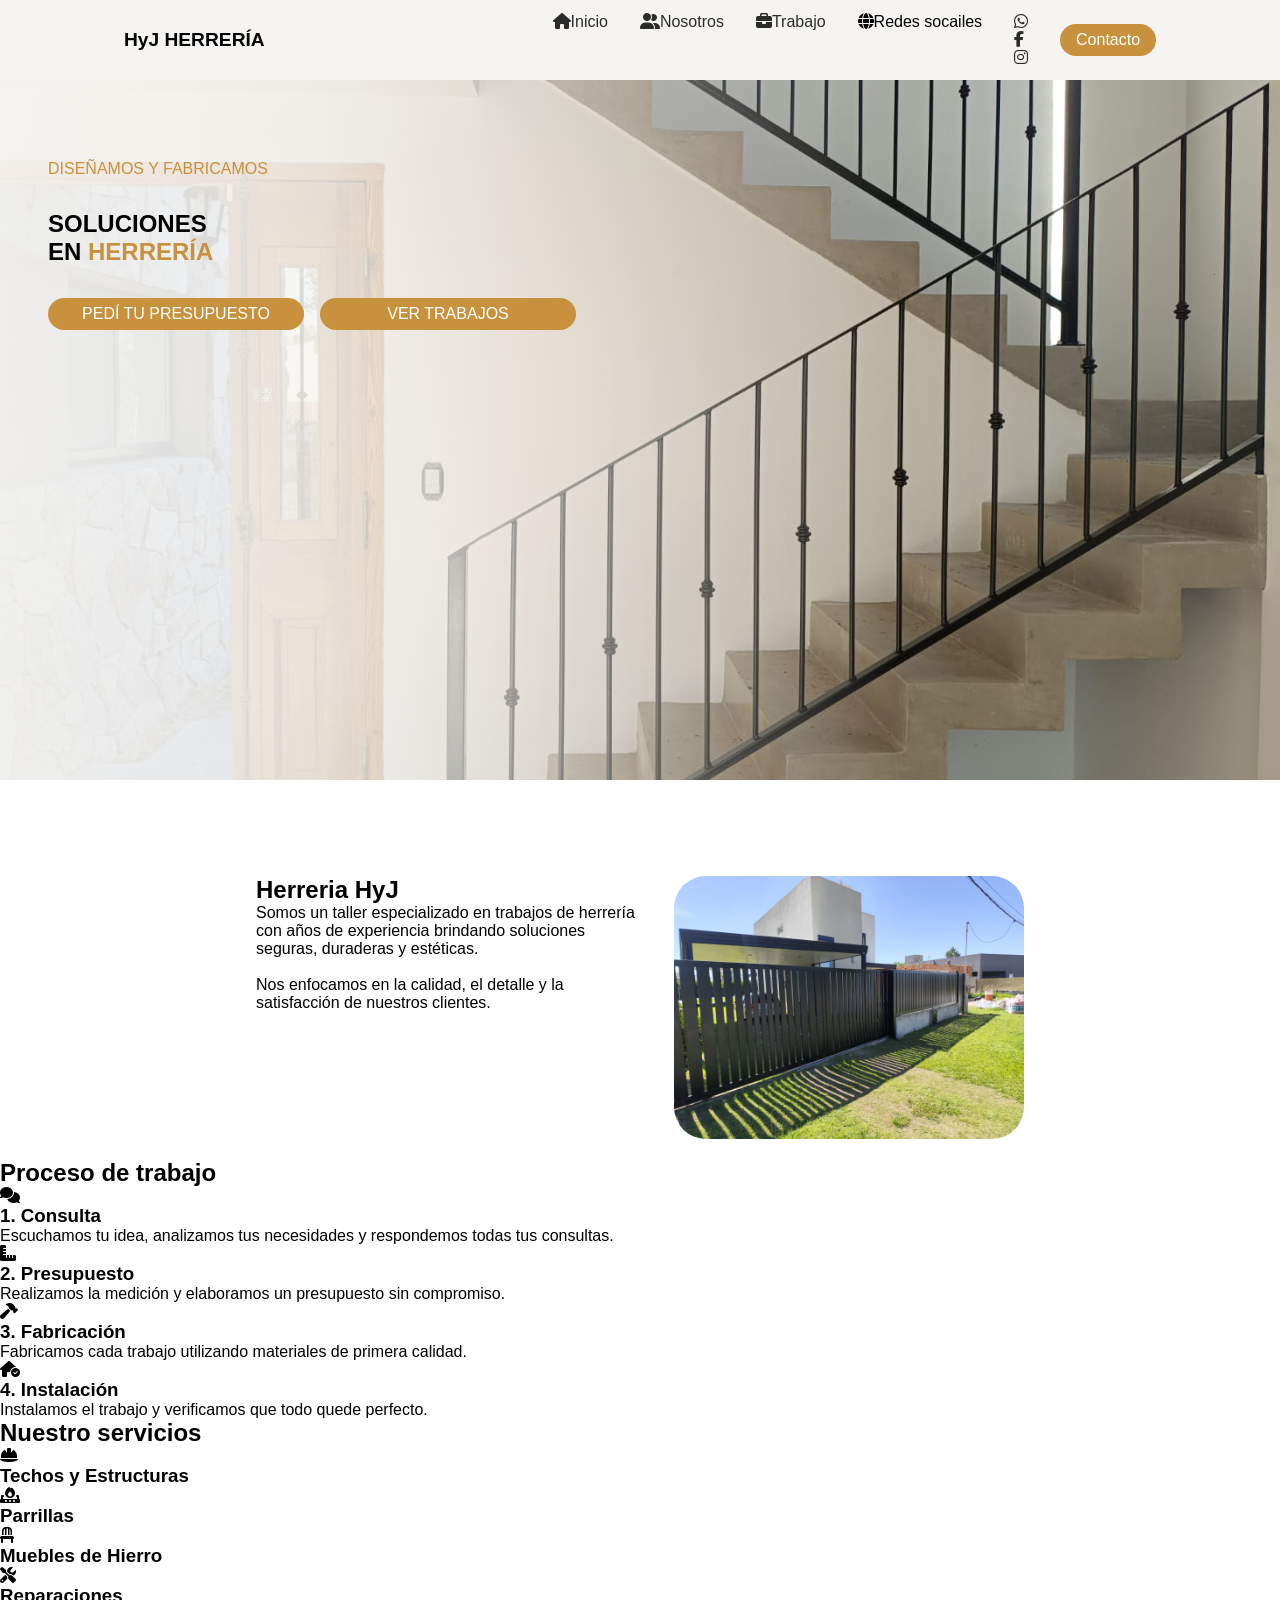
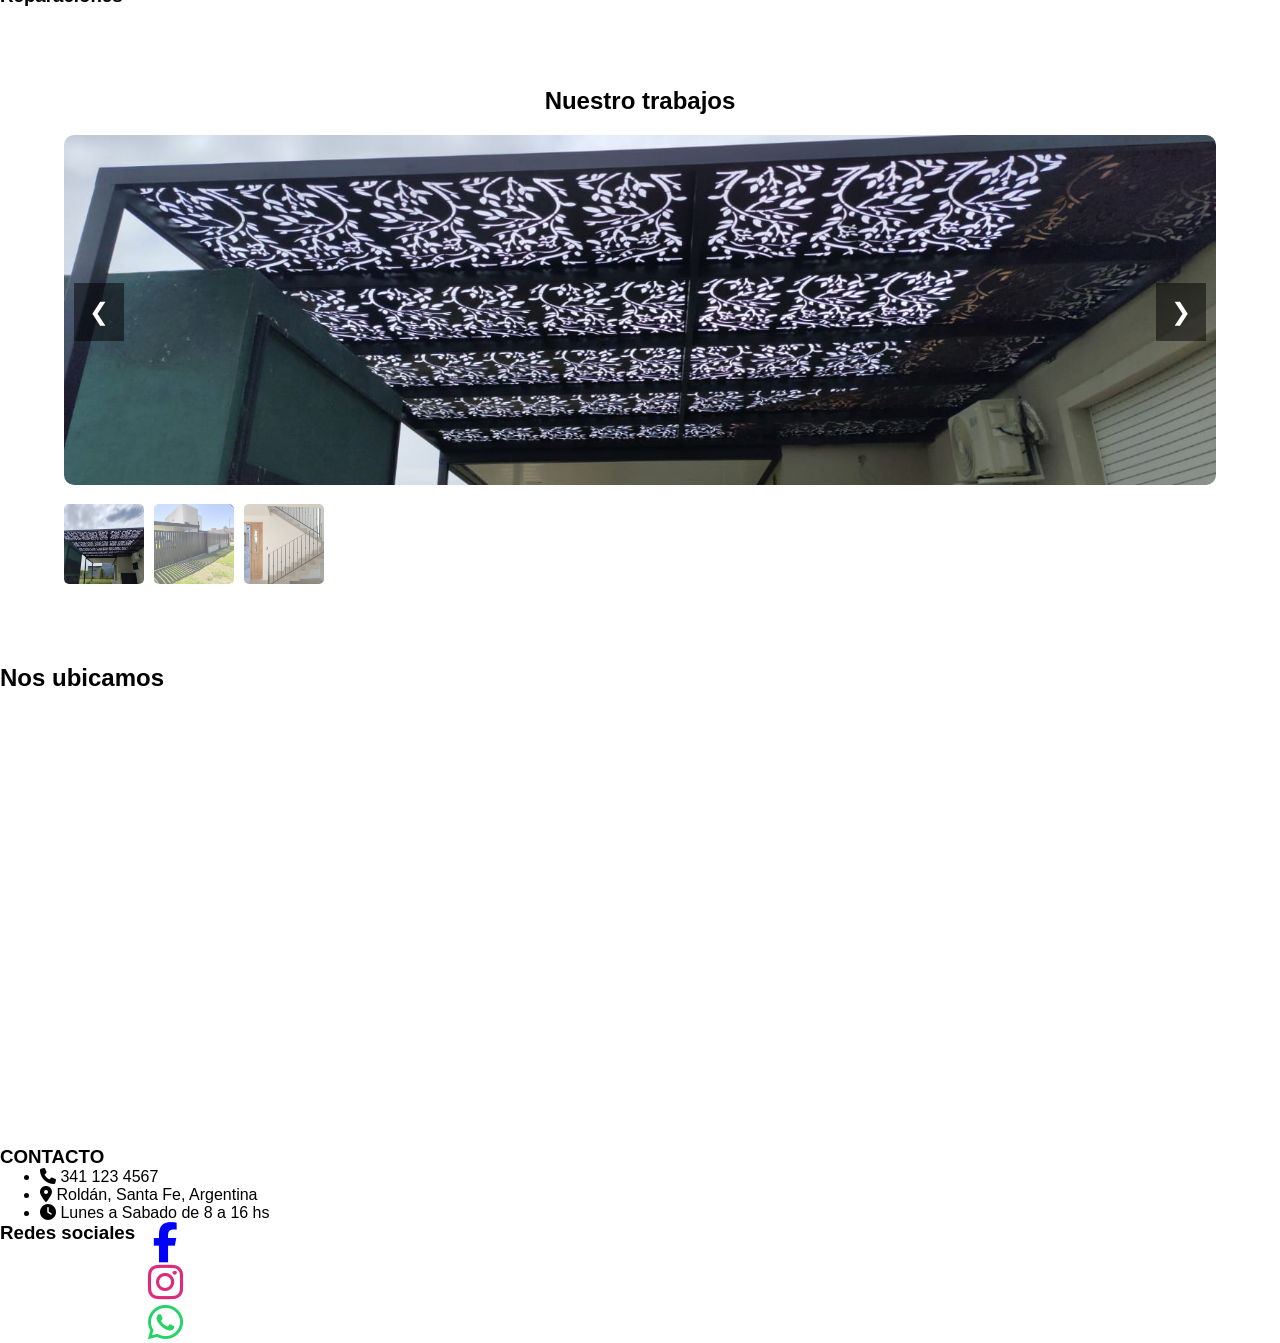
==== index.html @ 29d11203 "Agregado de imagenes" ====
<!DOCTYPE html>
<html lang="en">
<head>
    <meta charset="UTF-8">
    <meta name="viewport" content="width=device-width, initial-scale=1.0">
    <link rel="stylesheet" href="style.css">
    <link rel="stylesheet" href="https://cdnjs.cloudflare.com/ajax/libs/font-awesome/6.7.2/css/all.min.css">
    <title>Herreria hyj</title>
</head>
<body>
    <header>
       <div class="logo-placeholder">
              <span class="logo-main">HyJ</span>
              <span class="logo-sub">HERRERÍA</span>
        </div>
        <nav id="nava" class="nav-container">
           

            <ul class="container-opciones">
                <li ><a href=""><i class="fa-solid fa-house"></i>Inicio</a></li>
                <li ><a href=""><i class="fa-solid fa-user-group"></i>Nosotros</a></li>
                <li><a href=""><i class="fa-solid fa-briefcase"></i>Trabajo</a></li>
                 <li><i class="fa-solid fa-globe"></i>Redes socailes</li>
              
                <li class="redes-responsive"> 
                    <div class="redes whatsapp">
                        <a href="https://wa.me/5493411234567" target="_blank" class="whatsapp">
                        <i class="fa-brands fa-whatsapp"></i>
                        </a>
                    </div>
                    <div class="redes facebook">
                        <a href="https://facebook.com" target="_blank" class="facebook">
                        <i class="fa-brands fa-facebook-f"></i>
                        </a>
                    </div>
                    <div class="redes instagram">
                         <a href="https://instagram.com" target="_blank" class="instagram">
                            <i class="fa-brands fa-instagram"></i>
                        </a>
                     </div>
                </li>
                
                </ul> 
            
            <a class="btn-contact" href="">Contacto</a>   
        </nav>
        <button id="hambur" class="btn-hamb">
            <i class="fa-solid fa-bars"></i>
        </button>
        <button id="cerrar" class="btn-cerrar">&times;</button>
        
    </header>
    <main>
        <section class="hero">
            <div class="container-hero">
                  <div class="container-info">
                        <span class="hero-subtitle">
                            DISEÑAMOS Y FABRICAMOS
                        </span>

                    <h1 class="hero-title">
                        SOLUCIONES <br>
                        EN <span>HERRERÍA</span>
                    </h1>

                
                    <div class="hero-buttons">
                        <a href="#" class="btn btn-primary">
                            PEDÍ TU PRESUPUESTO    
                        </a>
                        <a href="#" class="btn btn-secondary">
                            VER TRABAJOS
                        </a>
                        </div>
                    </div>
                </div>                
        </div>
  
       
</section>

 <section class="primer-section">
    <div class="container-sobrenostros">
        <div class="contenido">
             <h1>Herreria <span>HyJ</span></h1>
             <div class="borde"></div>
            <p>
            Somos un taller especializado en trabajos de herrería con años de experiencia brindando soluciones seguras, duraderas y estéticas.
            <br><br>
            Nos enfocamos en la calidad, el detalle y la satisfacción de nuestros clientes.
            </p>
        </div>
        <div class="imgcont">
          <img class="imgcon" src="img2.jpeg" alt="">
        </div>     
    </div>
</section> 

<section class="proceso-section">

    <div class="title-trabajos">
        <h2>Proceso<span> de trabajo</span></h2>
        <div class="borde"></div>
    </div>

    <div class="timeline">
        <div class="paso">
            <div class="icono">
                <i class="fa-solid fa-comments"></i>
            </div>
            <h3>1. Consulta</h3>
            <p>
                Escuchamos tu idea, analizamos tus necesidades y respondemos todas tus consultas.
            </p>
        </div>

        <div class="paso">
            <div class="icono">
                <i class="fa-solid fa-ruler-combined"></i>
            </div>
            <h3>2. Presupuesto</h3>
            <p>
                Realizamos la medición y elaboramos un presupuesto sin compromiso.
            </p>
        </div>

        <div class="paso">
            <div class="icono">
                <i class="fa-solid fa-hammer"></i>
            </div>
            <h3>3. Fabricación</h3>
            <p>
                Fabricamos cada trabajo utilizando materiales de primera calidad.
            </p>
        </div>

        <div class="paso">
            <div class="icono">
                <i class="fa-solid fa-house-circle-check"></i>
            </div>
            <h3>4. Instalación</h3>
            <p>
                Instalamos el trabajo y verificamos que todo quede perfecto.
            </p>
        </div>

    </div>
</section>

<section class="seccion-servicio">
  <div class="title-servicio">
    <h2>Nuestro <span>servicios</span></h2>
    <div class="borde"></div>
  </div>
  <div class="procesos">
    
    <div class="servicio">
      <i class="fa-solid fa-helmet-safety"></i>
      <h3>Techos y Estructuras</h3>
    </div>

    <div class="servicio">
        <i class="fa-solid fa-fire-burner"></i>
        <h3>Parrillas</h3>
    </div>

    <div class="servicio">
        <i class="fa-solid fa-chair"></i>
        <h3>Muebles de Hierro</h3>
    </div>

    <div class="servicio">
        <i class="fa-solid fa-screwdriver-wrench"></i>
        <h3>Reparaciones</h3>
    </div>

  </div>  
</section>

<section class="galeria">
    <div class="title-trabajos">
        <h2>Nuestro <span>trabajos</span></h2>
        <div class="borde"></div>
    </div>

    <div class="slider-container">
        <button class="prev" onclick="cambiarSlide(-1)">❮</button>

        <img id="imagenPrincipal"
             src="img1.jpeg"
             alt="Trabajo realizado">

        <button class="next" onclick="cambiarSlide(1)">❯</button>
    </div>

    <div class="miniaturas">
        <img src="img1.jpeg"
             onclick="mostrarImagen(0)"
             class="active">

        <img src="img2.jpeg"
             onclick="mostrarImagen(1)">

        <img src="img3.jpeg"
             onclick="mostrarImagen(2)">

       
    </div>
</section>

         
  </main>
   <footer >
      <div class="title-trabajos">
        <h2>Nos <span>ubicamos</span></h2>
        <div class="borde"></div>
    </div>
    <div class="ubicacion">
      
      <iframe src="https://www.google.com/maps/embed?pb=!1m18!1m12!1m3!1d837.5166775633147!2d-60.89583916016311!3d-32.896404439901794!2m3!1f0!2f0!3f0!3m2!1i1024!2i768!4f13.1!3m3!1m2!1s0x95b6496547d1050b%3A0x96db75634cc8f606!2sPeru%20524%2C%20Rold%C3%A1n%2C%20Santa%20Fe!5e0!3m2!1ses!2sar!4v1782568641289!5m2!1ses!2sar" width="600" height="450" style="border:0;" allowfullscreen="" loading="lazy" referrerpolicy="strict-origin-when-cross-origin"></iframe>
    </div>
    <div class="contacto">
       <h3>CONTACTO</h3>
     
          <div class="contacto-col">
            <ul class="conatainer-info">
              <li><i class="fa-solid fa-phone"></i> <span>341 123 4567</span></li>
              <li><i class="fa-solid fa-location-dot"></i> <span>Roldán, Santa Fe, Argentina</span></li>
              <li><i class="fa-solid fa-clock"></i> <span>Lunes a Sabado de 8 a 16 hs</span></li>
            </ul>
        </div>
    </div>
    <div class="social-links">

      <div class="titulo-redes">
        <h3>Redes sociales</h3>
      </div>

      <div class="redes-sociales">
        <a href="https://facebook.com" target="_blank" class="facebook">
          <i class="fa-brands fa-facebook-f"></i>
        </a>

        <a href="https://instagram.com" target="_blank" class="instagram">
            <i class="fa-brands fa-instagram"></i>
        </a>

        <a href="https://wa.me/5493411234567" target="_blank" class="whatsapp">
            <i class="fa-brands fa-whatsapp"></i>
        </a>
      </div>

    </div>
   
  </footer> 
  <script src="galeria.js"></script>
    <script src="menu.js"></script>
</body>
</html>
---- style.css ----
:root {
  /* Colores principales */
  --color-primary: #C8913D;
  --color-primary-hover: #B17D2D;
  --color-primary-light: #E8C28A;
  --navbar-bg: #F5F4F1;

  /* Textos */
  --color-text: #2B2B2B;
  --color-text-light: #6E6E6E;
  --color-white: #FFFFFF;

  /* Fondos */
  --color-background: #F8F7F4;
  --color-background-secondary: #F1EEE8;
  --color-surface: #FFFFFF;

  /* Bordes */
  --color-border: #E2E2E2;
  --color-border-dark: #CFCFCF;

  /* Acentos oscuros */
  --color-dark: #222831;
  --color-dark-secondary: #374151;

  /* Estados */
  --color-success: #25D366; /* WhatsApp */
  --color-error: #DC2626;
  --color-warning: #F59E0B;

  /* Sombras */
  --shadow-sm: 0 2px 8px rgba(0,0,0,.08);
  --shadow-md: 0 8px 24px rgba(0,0,0,.12);
  --shadow-lg: 0 16px 40px rgba(0,0,0,.15);


  --button-primary: #C8913D;
  --color-primary: #C8913D;
  --color-primary-hover: #B17D2D;
  --color-text: #2B2B2B;
  --color-text-light: #6E6E6E;
  --color-white: #FFFFFF;
  --bg-footer-top: #F8F5F0; /* Tono cremita superior */
  --bg-footer-bottom: #FFFFFF;
  --color-border-divider: #E2DDD5;
}

*{
  margin: 0;
  box-sizing: border-box;
  font-family: 'Oswald', sans-serif;
   /* outline: 1px solid red;  */
}

body{
  display: grid;
  grid-template-rows: auto 1fr auto;
  grid-area: "header" "main" "footer";
 
}

/* nav */

header{
  display: flex;
  background-color: var(--navbar-bg);
  height: 80px;
  justify-content: space-around;
  align-items: center;
}


.logo-placeholder{
  font-weight: 800;
  font-size: 1.2rem;
}

.btn-hamb{
  display: none;
  width: auto;
  background-color: white;
  color: black;
  font-size: 1rem;
  padding: 0.3rem;
}

.btn-hamb:hover{
  background-color: var(--button-primary);
  transform: scale(1.2);
  transition: 0.3s;
}

.btn-cerrar{
  display: none;
}
.nav-container{
  display: flex;
  justify-content: space-evenly;
  align-items: center;
  gap: 2rem;
}
.container-opciones{
  display: flex;
  gap: 2rem;
  list-style: none;
}
.container-opciones a{
  text-decoration: none;
  color: var(--color-text);
}


.btn-contact{
  display: flex;
  text-decoration: none;
  align-items: center;
  justify-content: center;
  height: 2rem;
  width: 6rem;
  padding-inline: 0.5rem;
  background-color: var(--button-primary);
  border-radius: 1rem ;
  color: white;
}

.container-hero{
 
  min-height: 700px;
  
  background:
    linear-gradient(
      90deg,
      rgba(246,245,242,0.95) 0%,
      rgba(246,245,242,0.85) 25%,
      rgba(246,245,242,0.50) 45%,
      rgba(246,245,242,0) 70%
    ),
    url("img3.jpeg");

  background-size: cover;
  background-position: center;
  background-repeat: no-repeat;
  position: relative;
}

.container-info{
  display: flex;
  flex-direction: column;
  gap: 2rem;
  position: absolute;
  top: 5rem;
  left: 3rem;
}
.container-info span{
  color: var(--color-primary);
}


.hero-buttons{
  display: flex;
  gap: 1rem;
}
.btn{
  display: flex;
  text-decoration: none;
  align-items: center;
  justify-content: center;
  height: 2rem;
  width: 16rem;
  padding-inline: 0.5rem;
  background-color: var(--button-primary);
  border-radius: 1rem ;
  color: white;
}


.container-procesos{
  display: flex;
  position: absolute;
  bottom: 5rem;
  left: 50%;
  transform: translateX(-50%);
  height: 4rem;
  gap: 2rem;
  background-color: var(--color-background-secondary);
  box-shadow: 0 8px 10px rgba(0,0,0,0.2);
  border-radius: 1rem;
  padding: 1rem;
}


.border{
  border-right: 2px solid #2B2B2B;
  padding: 1rem;
}
.proceso{
  display: flex;
  align-items: center;
  gap: 1rem;

}

.proceso i{
  font-size: 2rem;
}



.primer-section{
  display: flex;
  justify-content: center;
}

.container-sobrenostros{
  display: grid;
  width: auto;
  display: flex;
  justify-content: center;
  max-width: 800px;
 
  margin-top: 5rem;
  gap: 1.5rem;
  padding: 1rem;
 
}

.contenido{
  width: 400px;

 
 
}
.imgcont img{
  width: 350px;
  border-radius: 2rem;

 
}

.container-buttons{
  display: flex;
  gap: 2rem;
  font-weight: 600;
}

.item {
  padding: 0.2rem 0.4rem;
  border: 1px black solid;
  border-radius: 0.4rem;
  
}

.item:hover{
  transition: 0.3s;
  transform: scale(1.1);
  background-color: var(--button-primary);
}


.galeria{
    width:90%;
    margin:80px auto;
}

.galeria h2{
    text-align:center;
    margin-bottom:20px;
}

.slider-container{
    position:relative;
    
}

.slider-container img{
    width:100%;
    height:350px;
    object-fit:cover;
    border-radius:10px;
}

.prev,
.next{
    position:absolute;
    top:50%;
    transform:translateY(-50%);
    border:none;
    background:rgba(0,0,0,.5);
    color:white;
    padding:15px;
    cursor:pointer;
    font-size:24px;
}

.prev{
    left:10px;
}

.next{
    right:10px;
}

.miniaturas{
    display:flex;
    gap:10px;
    margin-top:15px;
}

.miniaturas img{
    width:80px;
    height:80px;
    object-fit:cover;
    cursor:pointer;
    opacity:.6;
    border-radius:5px;
}

.miniaturas img:hover,
.miniaturas img.active{
    opacity:1;
}


/*footer*/

.main-footer {
  width: 100%;
  display: flex;
  flex-direction: column;
}

/* --- BARRA SUPERIOR (CTA) --- */
.footer-cta {
  background-color: var(--bg-footer-top);
  border-bottom: 1px solid var(--color-border-divider);
  padding: 1.5rem 2rem;
}

.cta-container {
  max-width: 1200px;
  margin: 0 auto;
  display: flex;
  align-items: center;
  justify-content: space-between;
  gap: 2rem;
}

.cta-left {
  display: flex;
  align-items: center;
  gap: 1rem;
}

.cta-icon-circle {
  width: 50px;
  height: 50px;
  background-color: var(--color-primary);
  color: var(--color-white);
  border-radius: 50%;
  display: flex;
  align-items: center;
  justify-content: center;
  font-size: 1.2rem;
}

.cta-text span {
  font-size: 0.75rem;
  font-weight: 700;
  color: var(--color-text-light);
  display: block;
  letter-spacing: 0.5px;
}

.cta-text h2 {
  font-size: 1.5rem;
  color: var(--color-text);
  font-weight: 800;
}

.cta-middle {
  flex: 1;
  max-width: 400px;
  border-left: 1px solid var(--color-border-divider);
  padding-left: 2rem;
}

.cta-middle p {
  color: var(--color-text-light);
  font-size: 0.9rem;
  line-height: 1.4;
}

.btn-whatsapp-footer {
  display: inline-flex;
  align-items: center;
  gap: 0.5rem;
  background-color: var(--color-primary);
  color: var(--color-white);
  text-decoration: none;
  font-size: 0.85rem;
  font-weight: 700;
  padding: 0.75rem 1.5rem;
  border-radius: 6px;
  transition: background-color 0.3s ease;
}

.btn-whatsapp-footer:hover {
  background-color: var(--color-primary-hover);
}



.social-links {
  display: flex; 
  gap: 0.8rem;
}

.social-links a {
  display: flex;
  align-items: center;
  justify-content: center;
  font-size: 0.9rem;
  text-decoration: none;
  transition: transform 0.2s ease, background-color 0.2s ease;
}

.social-links i{
  font-size: 2.5rem;
}

.facebook{
  color: blue;
}

.instagram{
 color: #DD2A7B;
}

.whatsapp{
  color: #25D366;
}
.social-links a:hover {
  background-color: var(--color-primary);
  transform: translateY(-2px);
}

/* Estilos Columna Contacto */
.contact-col ul li {
  display: flex;
  align-items: flex-start;
  gap: 0.75rem;
  color: var(--color-text-light);
  font-size: 0.85rem;
  margin-bottom: 0.8rem;
}

.contact-col ul li i {
  color: #1a202c;
  margin-top: 2px;
  font-size: 0.9rem;
  width: 14px;
  text-align: center;
}


/* Marca de agua decorativa derecha */
.footer-watermark {
  position: absolute;
  right: 2%;
  bottom: -10px;
  font-size: 11rem;
  color: rgba(200, 145, 61, 0.05); /* Tono ámbar/dorado muy suave y transparente */
  pointer-events: none;
  transform: rotate(-15deg);
  z-index: 1;
}



@media (max-width: 768px) { 


  header{
    justify-content:space-evenly;
    align-items: center;
    position: relative;
    
  }
  main{
    display: flex;
    flex-direction: column;
    width: 100%;
  }

  .logo-main{
    color: var(--button-primary);
  }
  .btn-hamb{
  display: block;
  font-size: 2rem;
  background: none;
  border: none;
  color: black;
  cursor: pointer;
   transition: opacity 0.4s ease;
}
.btn-cerrar{
  display: none;
  font-size: 3.2rem;
  background: none;
  border: none;
  color: black;
  cursor: pointer;
  
}


  .nav-container{
    display: none;
    flex-direction: column;
    align-items: center;
    position: absolute;
    width: 100%;
    top: 5rem;
    z-index: 2;
    padding-top: 1rem;
    padding-bottom: 1rem;
    background-color: var(--color-background-secondary);
  }

  .container-opciones{
    display: flex;
    flex-direction: column;
    justify-content: center;
    align-items: center;
    align-self:center ;
    padding: 0;
    background-color: var(--navbar-bg);

  }

.container-opciones a {
  display: flex;
  align-items: center;
  gap: 1rem; 
}

  .container-opciones li{
    display: flex;
    gap: 0.5rem;
  }

.redes-responsive{
    display:flex;
    
    justify-content:center;
    align-items:center;
    gap:1rem;
    padding-bottom: 1rem;
}

.redes-responsive a{
    width:2rem;
    height:2rem;
    border-radius:50%;
    display:flex;
    justify-content:center;
    align-items:center;
    text-decoration:none;
    font-size:1.6rem;
    color:white;
    transition:.3s ease;
    box-shadow:0 5px 15px rgba(0,0,0,.2);
}



.btn-contact{
  display: none;
  text-decoration: none;
  align-items: center;
  justify-content: center;
  height: 2.5rem;
  width: 5rem;
  padding-inline: 0.5rem;
   align-self: center;
  margin-top: 1rem;
  border-radius: 1rem ;
  color: white;
}

  .container-hero{
    min-height: 700px;
  }

  .container-hero{
 
  min-height: 700px;

  background:
    linear-gradient(
      90deg,
      rgba(246,245,242,0.95) 0%,
      rgba(246,245,242,0.85) 25%,
      rgba(246,245,242,0.50) 45%,
      rgba(246,245,242,0) 70%
    ),
    url("img3.jpeg");

  background-size: cover;
  background-position: center;
  background-repeat: no-repeat;
  position: relative;
}

.container-info{
  display: flex;
  flex-direction: column;
  gap: 2rem;
  position: absolute;
  font-size: 1.2rem;
  font-weight: 500;
  left: 1rem;
  right: 1rem; 
  
}
.container-info span{
  color: var(--color-primary);
}

.hero-buttons{
  display: flex;
  gap: 0.5rem;
}
.btn{
  display: flex;
  text-decoration: none;
  align-items: center;
  justify-content: center;
  height: 3rem;
  width: 10rem;
  background-color: var(--button-primary);
  border-radius: 1rem ;
  color: white;
  font-size: 1rem;

}



.primer-section{
  width: 100%;
 
}
.container-sobrenostros{
  display: flex;
  flex-direction: column;
  justify-content: center;
  align-items: center;
  width: 90%;
  box-shadow: 0 4px 12px rgba(0, 0, 0, 0.2);


}
.container-sobrenostros img{
  height: 200px;
  padding: 1rem;
  border-radius: 2rem;
  
}
.contenido{
  display: flex;
  flex-direction: column;
  justify-content: center;
  align-items: center;
  padding: 1rem;
  gap: 0.5rem;
  width: auto;
  
}

.contenido h1, p{
  text-align: justify;
}

.contenido h1 span{
  color: var(--button-primary);
}



/* procesos*/


.seccion-servicio{
  
    width: 90%;
    margin: 3rem auto;

    display: flex;
    flex-direction: column;
    justify-content: center;
    align-items: center;

    gap: 1rem;
    padding: 1rem;

    
    box-shadow: 0 8px 10px rgba(0,0,0,.2);

}

.proceso-section{
  box-shadow: 0 8px 10px rgba(0,0,0,0.2);
  
  

}


.title-servicio{
  display: flex;
  flex-direction: column;
  justify-content: center;
  align-items: center;
}
.title-trabajos h2{
  margin: 0;
   
}
.title-trabajos span{
  color: var(--button-primary);

}
.title-trabajos{
  display: flex;
  flex-direction: column;
  align-items: center;

  
}
.borde{
  border-bottom: 3px solid var(--button-primary);
  width: 5rem;
  
}
.title-servicio span{
  color: var(--button-primary);
}

.procesos{
  display: flex;
  gap: 1rem;
  padding: 0.5rem;
  height: 5rem;
  flex-wrap: wrap;

  

}


.servicio{
  display: flex;
  flex: 1;
  gap: 0.5rem;
  flex-direction: column;
  justify-content: center;
  align-items: center;

}

.servicio h3{
  font-size: 0.8rem;
  text-align: center;
 
}

.servicio i{
  font-size: 2rem;
}



/* galeriaa*/

.galeria{
  display: flex;
  flex-direction: column;
  gap: 2rem;
  width:90%;
  padding: 1rem ;
  box-shadow: 0 8px 10px rgba(0,0,0,0.2);
    
}

.miniaturas{
  justify-content: center;
}

/*footer*/

.social-links{
  display: flex;
  flex-wrap: wrap;

}
.social-links {
  display: flex;
  gap: 0.5rem;
}
.social-links i{
  font-size: 1.5rem;
}


footer{
  display: flex;
  flex-direction: column;
  align-items: center;
  width: auto;  
  background-color: var(--bg-footer-top);
  padding-top: 1rem;
  gap: 1rem;
}

.ubicacion iframe{
  display: block;
  width: 85%;
  margin: 0 auto;
}

.contacto{
  display: flex;
  flex-direction: column;
  align-items: center;
  padding: 1rem;
  gap: 1rem;
}

.contacto-col i {
  font-size: 1.2rem;
}

.conatainer-info{
  display: flex;
  flex-direction: column;
  justify-content: center;
  align-items: center;
  gap: 1rem;
  list-style: none;
  margin: 0;
  padding: 0;

}

.social-links{
    display:flex;
    flex-direction: column;
    justify-content:center;
    align-items:center;
    gap:1rem;
    padding-bottom: 1rem;
}

.social-links a{
    width:55px;
    height:55px;
    border-radius:50%;
    display:flex;
    justify-content:center;
    align-items:center;
    text-decoration:none;
    font-size:1.6rem;
    color:white;
    transition:.3s ease;
    box-shadow:0 5px 15px rgba(0,0,0,.2);
}

/* Facebook */
.facebook{
    background:#1877F2;
}

.facebook:hover{
    background:#166FE5;
    transform:translateY(-5px) scale(1.08);
}

/* Instagram */
.instagram{
    background:linear-gradient(
        45deg,
        #F58529,
        #DD2A7B,
        #8134AF,
        #515BD4
    );
}

.instagram:hover{
    transform:translateY(-5px) scale(1.08);
}

/* WhatsApp */
.whatsapp{
    background:#25D366;
}

.whatsapp:hover{
    background:#1EBE5D;
    transform:translateY(-5px) scale(1.08);
}

.redes-sociales{
  display: flex;
  gap: 2rem;
  
}

.proceso-section{
    width:90%;
    margin:4rem auto;
}

.timeline{
    display:flex;
    flex-direction:column;
    align-items:center;
    gap:0;
}

.paso{
    width:100%;
    padding:1.5rem;

}

.icono{
    width:60px;
    height:60px;
    font-size:1.5rem;
    margin-bottom:1rem;
}

.paso h3{
    font-size:1.2rem;
}

.paso p{
    font-size:.95rem;
    line-height:1.5;
}







}
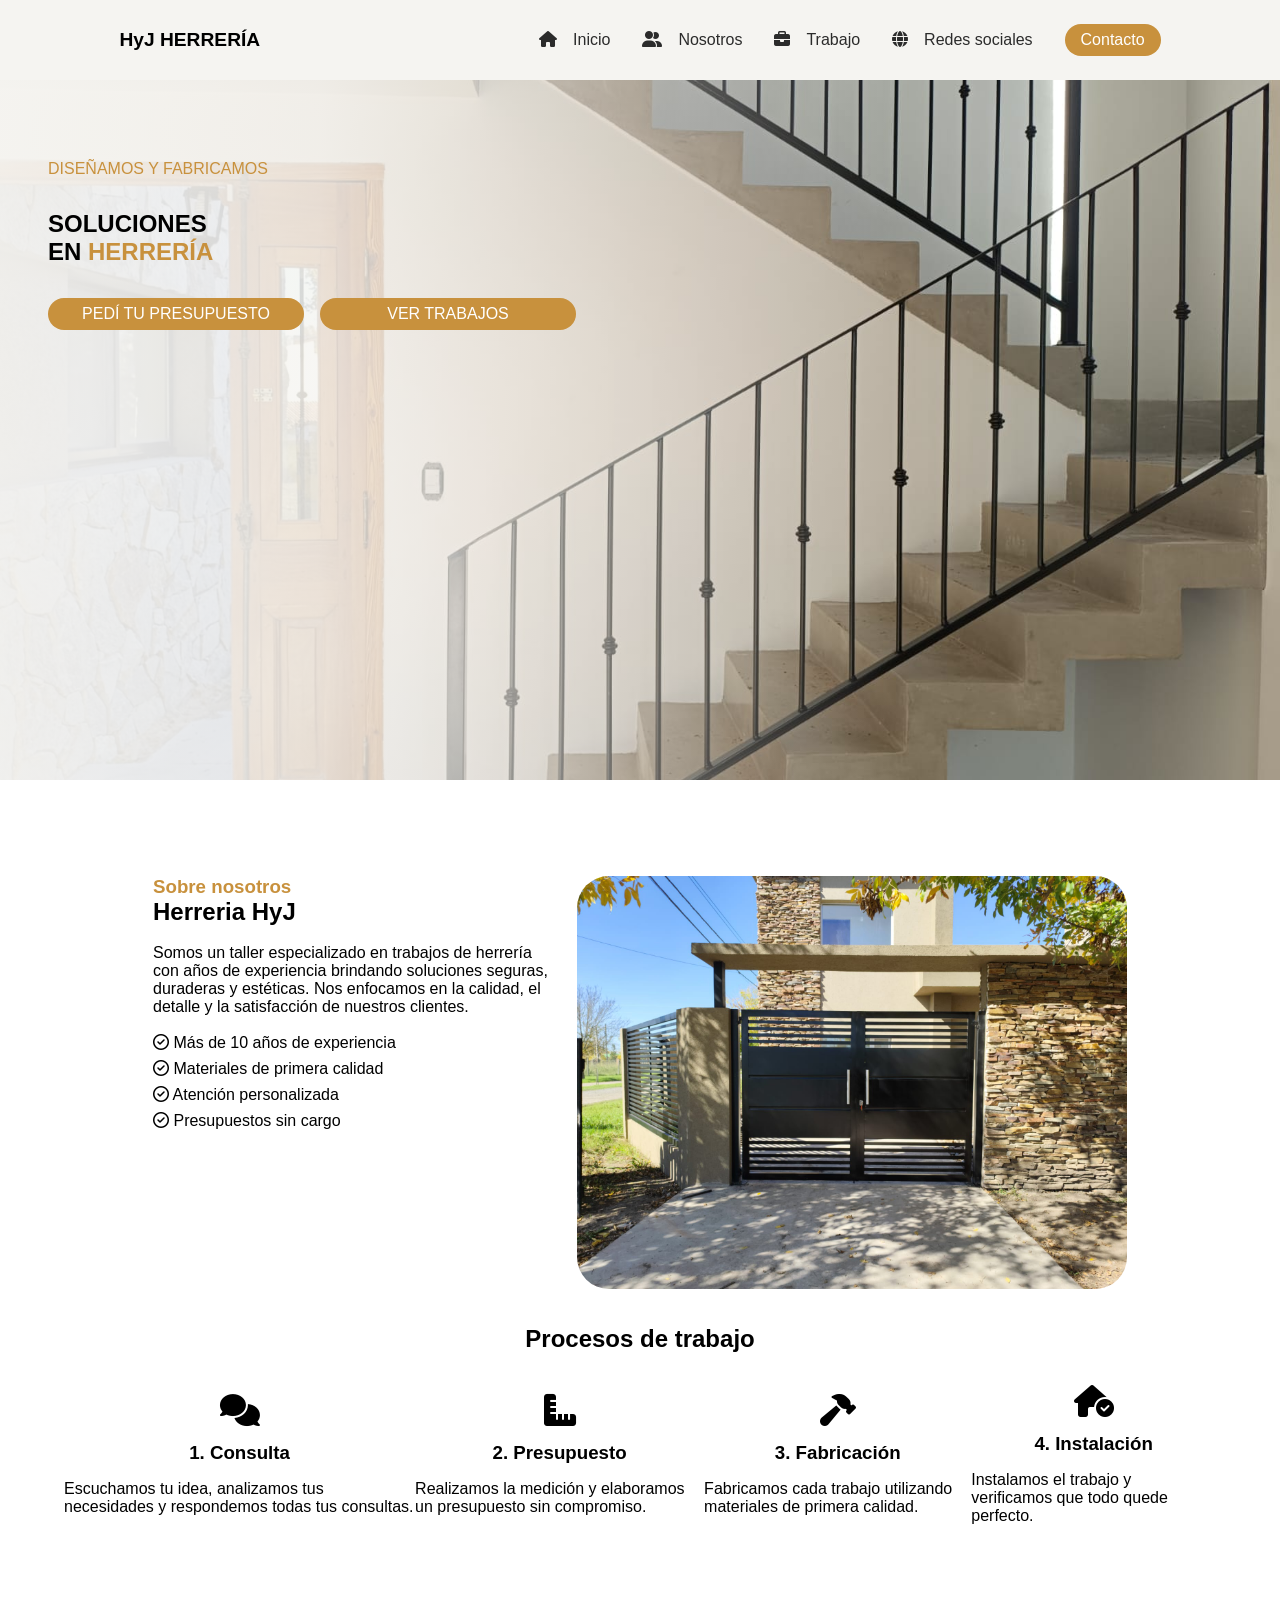
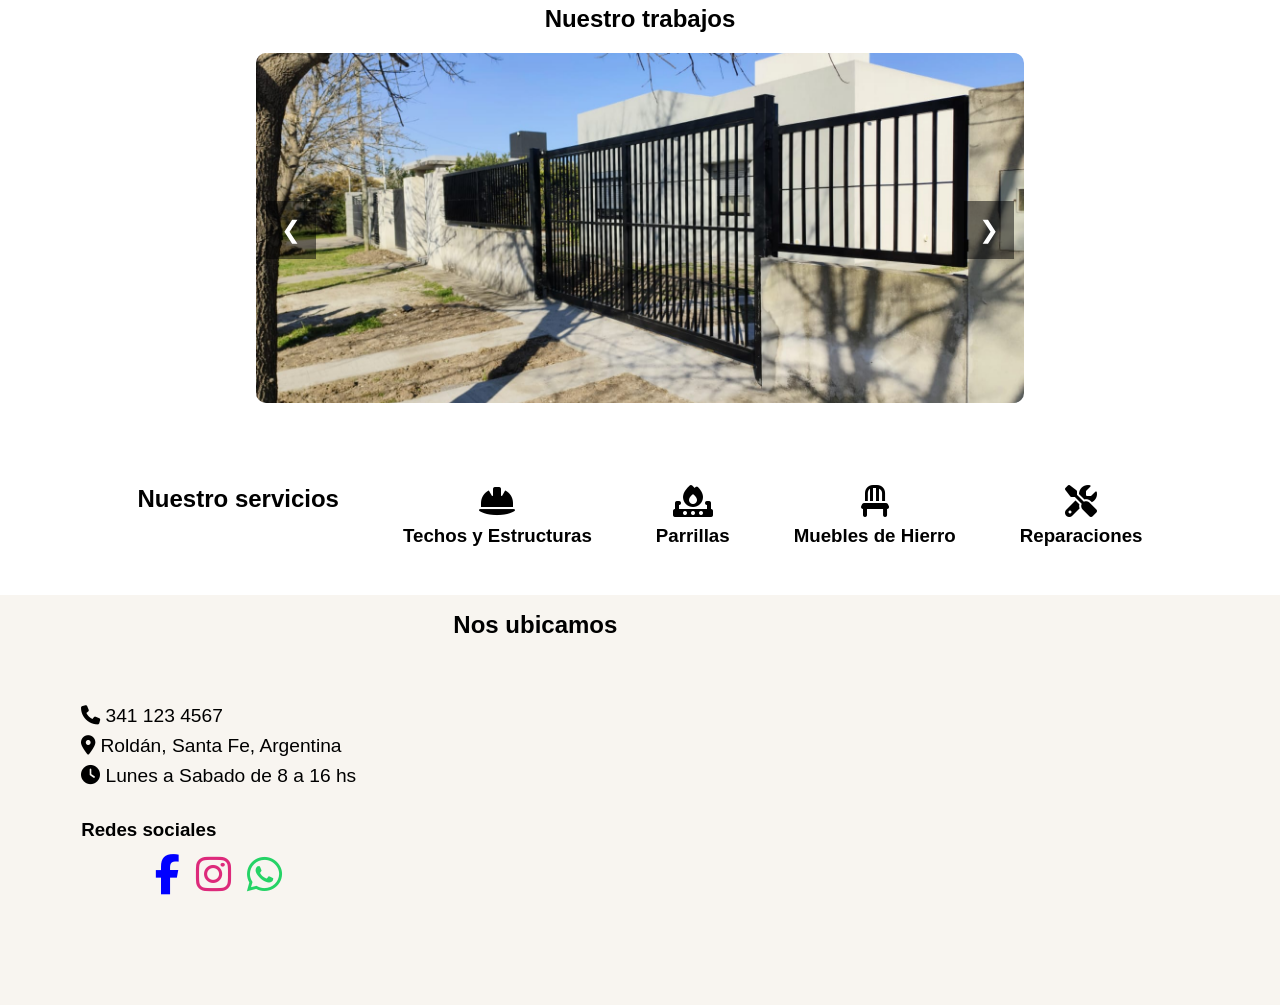
==== commit 29dbd447: "Modificacion de las carpetas" ====
--- a/index.html
+++ b/index.html
@@ -3,12 +3,12 @@
 <head>
     <meta charset="UTF-8">
     <meta name="viewport" content="width=device-width, initial-scale=1.0">
-    <link rel="stylesheet" href="style.css">
+    <link rel="stylesheet" href="/style/style.css">
     <link rel="stylesheet" href="https://cdnjs.cloudflare.com/ajax/libs/font-awesome/6.7.2/css/all.min.css">
     <title>Herreria hyj</title>
 </head>
 <body>
-    <header>
+    <header >
        <div class="logo-placeholder">
               <span class="logo-main">HyJ</span>
               <span class="logo-sub">HERRERÍA</span>
@@ -17,10 +17,10 @@
            
 
             <ul class="container-opciones">
-                <li ><a href=""><i class="fa-solid fa-house"></i>Inicio</a></li>
-                <li ><a href=""><i class="fa-solid fa-user-group"></i>Nosotros</a></li>
-                <li><a href=""><i class="fa-solid fa-briefcase"></i>Trabajo</a></li>
-                 <li><i class="fa-solid fa-globe"></i>Redes socailes</li>
+                <li ><a href="#inicio"><i class="fa-solid fa-house"></i>Inicio</a></li>
+                <li ><a href="#nos"><i class="fa-solid fa-user-group"></i>Nosotros</a></li>
+                <li><a href="#gal"><i class="fa-solid fa-briefcase"></i>Trabajo</a></li>
+                <li class="list-redes"><a href=""><i class="fa-solid fa-globe"></i> Redes sociales</a></li>
               
                 <li class="redes-responsive"> 
                     <div class="redes whatsapp">
@@ -40,7 +40,7 @@
                      </div>
                 </li>
                 
-                </ul> 
+            </ul> 
             
             <a class="btn-contact" href="">Contacto</a>   
         </nav>
@@ -51,7 +51,7 @@
         
     </header>
     <main>
-        <section class="hero">
+        <section class="hero reveal" id="inicio">
             <div class="container-hero">
                   <div class="container-info">
                         <span class="hero-subtitle">
@@ -65,41 +65,68 @@
 
                 
                     <div class="hero-buttons">
-                        <a href="#" class="btn btn-primary">
+                        <a href="#" class="btn">
                             PEDÍ TU PRESUPUESTO    
                         </a>
-                        <a href="#" class="btn btn-secondary">
+                        <a href="#" class="btn">
                             VER TRABAJOS
                         </a>
                         </div>
                     </div>
                 </div>                
-        </div>
+     
   
        
 </section>
 
- <section class="primer-section">
+ <section id="nos" class="primer-section reveal">
     <div class="container-sobrenostros">
         <div class="contenido">
-             <h1>Herreria <span>HyJ</span></h1>
-             <div class="borde"></div>
+            <h3>Sobre nosotros</h3>
+            <h1>Herreria <span>HyJ</span></h1>
+             <br>
             <p>
             Somos un taller especializado en trabajos de herrería con años de experiencia brindando soluciones seguras, duraderas y estéticas.
-            <br><br>
             Nos enfocamos en la calidad, el detalle y la satisfacción de nuestros clientes.
             </p>
-        </div>
+            <br>
+           
+            <div class="beneficios">
+
+                <div class="beneficio">
+                    <i class="fa-regular fa-circle-check"></i>
+                    <span>Más de 10 años de experiencia</span>
+                </div>
+
+                <div class="beneficio">
+                    <i class="fa-regular fa-circle-check"></i>
+                    <span>Materiales de primera calidad</span>
+                </div>
+
+                <div class="beneficio">
+                    <i class="fa-regular fa-circle-check"></i>
+                    <span>Atención personalizada</span>
+                </div>
+
+                <div class="beneficio">
+                    <i class="fa-regular fa-circle-check"></i>
+                    <span>Presupuestos sin cargo</span>
+                </div>
+
+             </div>
+        </div>
+   
+
         <div class="imgcont">
-          <img class="imgcon" src="img2.jpeg" alt="">
+          <img class="imgcon" src="/img/img2.jpeg" alt="">
         </div>     
     </div>
 </section> 
 
-<section class="proceso-section">
+<section class="proceso-section reveal">
 
     <div class="title-trabajos">
-        <h2>Proceso<span> de trabajo</span></h2>
+        <h2>Procesos<span> de trabajo</span></h2>
         <div class="borde"></div>
     </div>
 
@@ -147,13 +174,48 @@
     </div>
 </section>
 
-<section class="seccion-servicio">
-  <div class="title-servicio">
-    <h2>Nuestro <span>servicios</span></h2>
-    <div class="borde"></div>
-  </div>
-  <div class="procesos">
+
+
+<section class="galeria reveal" id="gal">
+    <div class="title-trabajos">
+        <h2>Nuestro <span>trabajos</span></h2>
+        <div class="borde"></div>
+    </div>
+
+    <div class="slider-container">
+        <button class="prev" onclick="cambiarSlide(-1)">❮</button>
+
+        <img id="imagenPrincipal"
+             src="img/img1.jpeg"
+             alt="Trabajo realizado">
+
+        <button class="next" onclick="cambiarSlide(1)">❯</button>
+    </div>
+
+    <!-- <div class="miniaturas">
+        <img src="img/img1.jpeg"
+             onclick="mostrarImagen(0)"
+             class="active">
+
+        <img src="img/img2.jpeg"
+             onclick="mostrarImagen(1)">
+
+        <img src="img/img3.jpeg"
+             onclick="mostrarImagen(2)">
+
+       
+    </div> -->
+</section>
+<section class="seccion-servicio reveal">
     
+
+
+  <div class="procesos">  
+    <div class="title-servicio">
+        <h2>Nuestro <span>servicios</span></h2>
+        <div class="borde"></div>
+    </div>
+
     <div class="servicio">
       <i class="fa-solid fa-helmet-safety"></i>
       <h3>Techos y Estructuras</h3>
@@ -175,86 +237,63 @@
     </div>
 
   </div>  
-</section>
-
-<section class="galeria">
-    <div class="title-trabajos">
-        <h2>Nuestro <span>trabajos</span></h2>
-        <div class="borde"></div>
-    </div>
-
-    <div class="slider-container">
-        <button class="prev" onclick="cambiarSlide(-1)">❮</button>
-
-        <img id="imagenPrincipal"
-             src="img1.jpeg"
-             alt="Trabajo realizado">
-
-        <button class="next" onclick="cambiarSlide(1)">❯</button>
-    </div>
-
-    <div class="miniaturas">
-        <img src="img1.jpeg"
-             onclick="mostrarImagen(0)"
-             class="active">
-
-        <img src="img2.jpeg"
-             onclick="mostrarImagen(1)">
-
-        <img src="img3.jpeg"
-             onclick="mostrarImagen(2)">
-
-       
-    </div>
-</section>
-
+</section> 
          
   </main>
-   <footer >
-      <div class="title-trabajos">
+   <footer class="reveal" >
+      <!-- <div class="title-trabajos">
         <h2>Nos <span>ubicamos</span></h2>
         <div class="borde"></div>
-    </div>
+    </div> -->
     <div class="ubicacion">
-      
-      <iframe src="https://www.google.com/maps/embed?pb=!1m18!1m12!1m3!1d837.5166775633147!2d-60.89583916016311!3d-32.896404439901794!2m3!1f0!2f0!3f0!3m2!1i1024!2i768!4f13.1!3m3!1m2!1s0x95b6496547d1050b%3A0x96db75634cc8f606!2sPeru%20524%2C%20Rold%C3%A1n%2C%20Santa%20Fe!5e0!3m2!1ses!2sar!4v1782568641289!5m2!1ses!2sar" width="600" height="450" style="border:0;" allowfullscreen="" loading="lazy" referrerpolicy="strict-origin-when-cross-origin"></iframe>
-    </div>
+        <h2>Nos <span>ubicamos</span></h2>
+        <iframe  loading="lazy"
+            allowfullscreen src="https://www.google.com/maps/embed?pb=!1m18!1m12!1m3!1d837.5166775633147!2d-60.89583916016311!3d-32.896404439901794!2m3!1f0!2f0!3f0!3m2!1i1024!2i768!4f13.1!3m3!1m2!1s0x95b6496547d1050b%3A0x96db75634cc8f606!2sPeru%20524%2C%20Rold%C3%A1n%2C%20Santa%20Fe!5e0!3m2!1ses!2sar!4v1782568641289!5m2!1ses!2sar" width="600" height="450" style="border:0;" allowfullscreen="" loading="lazy" referrerpolicy="strict-origin-when-cross-origin"></iframe>
+        </div>
     <div class="contacto">
-       <h3>CONTACTO</h3>
+        
      
-          <div class="contacto-col">
+        <div class="contacto-col">
+            
             <ul class="conatainer-info">
               <li><i class="fa-solid fa-phone"></i> <span>341 123 4567</span></li>
               <li><i class="fa-solid fa-location-dot"></i> <span>Roldán, Santa Fe, Argentina</span></li>
               <li><i class="fa-solid fa-clock"></i> <span>Lunes a Sabado de 8 a 16 hs</span></li>
             </ul>
-        </div>
-    </div>
-    <div class="social-links">
-
-      <div class="titulo-redes">
-        <h3>Redes sociales</h3>
-      </div>
-
-      <div class="redes-sociales">
-        <a href="https://facebook.com" target="_blank" class="facebook">
-          <i class="fa-brands fa-facebook-f"></i>
-        </a>
-
-        <a href="https://instagram.com" target="_blank" class="instagram">
-            <i class="fa-brands fa-instagram"></i>
-        </a>
-
-        <a href="https://wa.me/5493411234567" target="_blank" class="whatsapp">
-            <i class="fa-brands fa-whatsapp"></i>
-        </a>
-      </div>
-
-    </div>
+
+              <div class="social-links">
+
+                <div class="titulo-redes">
+                    <h3>Redes sociales</h3>
+                </div>
+
+            <div class="redes-sociales">
+                <a href="https://facebook.com" target="_blank" class="facebook">
+                <i class="fa-brands fa-facebook-f"></i>
+                </a>
+
+                <a href="https://instagram.com" target="_blank" class="instagram">
+                    <i class="fa-brands fa-instagram"></i>
+                </a>
+
+                <a href="https://wa.me/5493411234567" target="_blank" class="whatsapp">
+                    <i class="fa-brands fa-whatsapp"></i>
+                </a>
+            </div>
+
+        </div>
+    </div>
+        </div>
+
+       
    
+   <!-- <a href="#inicio" class="btn-top">
+    <i class="fa-solid fa-arrow-up"></i>
+</a> -->
   </footer> 
-  <script src="galeria.js"></script>
-    <script src="menu.js"></script>
+  <script src="/js/animacion.js"></script>
+    <script src="/js/menu.js"></script>
+    <script src="/js/galeria.js"></script>
 </body>
 </html>
 
--- a/style/style.css
+++ b/style/style.css
@@ -0,0 +1,1059 @@
+:root {
+  /* Colores principales */
+  --color-primary: #C8913D;
+  --color-primary-hover: #B17D2D;
+  --color-primary-light: #E8C28A;
+  --navbar-bg: #F5F4F1;
+
+  /* Textos */
+  --color-text: #2B2B2B;
+  --color-text-light: #6E6E6E;
+  --color-white: #FFFFFF;
+
+  /* Fondos */
+  --color-background: #F8F7F4;
+  --color-background-secondary: #F1EEE8;
+  --color-surface: #FFFFFF;
+
+  /* Bordes */
+  --color-border: #E2E2E2;
+  --color-border-dark: #CFCFCF;
+
+  /* Acentos oscuros */
+  --color-dark: #222831;
+  --color-dark-secondary: #374151;
+
+  /* Estados */
+  --color-success: #25D366; /* WhatsApp */
+  --color-error: #DC2626;
+  --color-warning: #F59E0B;
+
+  /* Sombras */
+  --shadow-sm: 0 2px 8px rgba(0,0,0,.08);
+  --shadow-md: 0 8px 24px rgba(0,0,0,.12);
+  --shadow-lg: 0 16px 40px rgba(0,0,0,.15);
+
+
+  --button-primary: #C8913D;
+  --color-primary: #C8913D;
+  --color-primary-hover: #B17D2D;
+  --color-text: #2B2B2B;
+  --color-text-light: #6E6E6E;
+  --color-white: #FFFFFF;
+  --bg-footer-top: #F8F5F0; /* Tono cremita superior */
+  --bg-footer-bottom: #FFFFFF;
+  --color-border-divider: #E2DDD5;
+}
+
+*{
+  margin: 0;
+  box-sizing: border-box;
+  font-family: 'Oswald', sans-serif;
+   /* outline: 1px solid red;  */
+}
+
+html {
+    scroll-behavior: smooth;
+}
+
+body{
+  display: grid;
+  grid-template-rows: auto 1fr auto;
+  grid-area: "header" "main" "footer";
+ 
+}
+
+/* nav */
+
+header{
+  display: flex;
+  background-color: var(--navbar-bg);
+  height: 80px;
+  justify-content: space-around;
+  align-items: center;
+}
+
+
+.logo-placeholder{
+  font-weight: 800;
+  font-size: 1.2rem;
+}
+
+.btn-hamb{
+  display: none;
+  width: auto;
+  background-color: white;
+  color: black;
+  font-size: 1rem;
+  padding: 0.3rem;
+}
+
+
+.btn-hamb:hover{
+  background-color: var(--button-primary);
+  transform: scale(1.2);
+  transition: 0.3s;
+}
+
+.btn-cerrar{
+  display: none;
+}
+.nav-container{
+  display: flex;
+  justify-content: space-evenly;
+  align-items: center;
+  gap: 2rem;
+}
+.container-opciones{
+  display: flex;
+  gap: 2rem;
+  list-style: none;
+}
+.container-opciones a{
+  display: flex;
+  gap: 1rem;
+  text-decoration: none;
+  color: var(--color-text);
+}
+
+.container-opciones a:hover{
+  color: #B17D2D;
+}
+
+.list-redes{
+  display: flex;
+  gap: 1rem;
+}
+
+.list-redes i:hover{
+  color: #B17D2D;
+}
+
+.redes-responsive{
+  display: none;
+}
+
+.btn-contact{
+  display: flex;
+  text-decoration: none;
+  align-items: center;
+  justify-content: center;
+  height: 2rem;
+  width: 6rem;
+  padding-inline: 0.5rem;
+  background-color: var(--button-primary);
+  border-radius: 1rem ;
+  color: white;
+}
+
+.container-hero{
+ 
+  min-height: 700px;
+  
+  background:
+    linear-gradient(
+      90deg,
+      rgba(246,245,242,0.95) 0%,
+      rgba(246,245,242,0.85) 25%,
+      rgba(246,245,242,0.50) 45%,
+      rgba(246,245,242,0) 70%
+    ),
+    url("/img/img14.jpeg");
+
+  background-size: cover;
+  background-position: center;
+  background-repeat: no-repeat;
+  position: relative;
+}
+
+.container-info{
+  display: flex;
+  flex-direction: column;
+  gap: 2rem;
+  position: absolute;
+  top: 5rem;
+  left: 3rem;
+}
+.container-info span{
+  color: var(--color-primary);
+}
+
+
+.hero-buttons{
+  display: flex;
+  gap: 1rem;
+}
+.btn{
+  display: flex;
+  text-decoration: none;
+  align-items: center;
+  justify-content: center;
+  height: 2rem;
+  width: 16rem;
+  padding-inline: 0.5rem;
+  background-color: var(--button-primary);
+  border-radius: 1rem ;
+  color: white;
+}
+
+
+.container-procesos{
+  display: flex;
+  position: absolute;
+  bottom: 5rem;
+  left: 50%;
+  transform: translateX(-50%);
+  height: 4rem;
+  gap: 2rem;
+  background-color: var(--color-background-secondary);
+  box-shadow: 0 8px 10px rgba(0,0,0,0.2);
+  border-radius: 1rem;
+  padding: 1rem;
+}
+
+
+.border{
+  border-right: 2px solid #2B2B2B;
+  padding: 1rem;
+}
+.proceso{
+  display: flex;
+  align-items: center;
+  gap: 1rem;
+
+}
+
+.proceso i{
+  font-size: 2rem;
+}
+
+
+
+.primer-section{
+  display: flex;
+  justify-content: center;
+}
+
+.container-sobrenostros{
+  display: grid;
+  width: auto;
+  display: flex;
+  justify-content: center;
+  max-width: 1200px;
+  margin-top: 5rem;
+  gap: 1.5rem;
+  padding: 1rem;
+
+ 
+}
+
+.contenido{
+  width: 400px;
+
+}
+
+.contenido h3{
+  color: var(--button-primary);
+}
+
+.beneficios{
+  display: flex;
+  flex-direction: column;
+  gap: 0.5rem;
+}
+.imgcont img{
+  width: 550px;
+  border-radius: 2rem;
+
+ 
+}
+
+.container-buttons{
+  display: flex;
+  gap: 2rem;
+  font-weight: 600;
+}
+
+.item {
+  padding: 0.2rem 0.4rem;
+  border: 1px black solid;
+  border-radius: 0.4rem;
+  
+}
+
+.item:hover{
+  transition: 0.3s;
+  transform: scale(1.1);
+  background-color: var(--button-primary);
+}
+
+.proceso-section{
+  display: flex;
+  flex-direction: column;
+  justify-content: center;
+  margin: 1rem auto;
+  
+  width: 90%;
+  gap: 2rem;
+}
+.title-trabajos h2{
+ text-align: center;
+}
+.timeline{
+  display: flex;
+  justify-content: center;
+
+  
+ 
+}
+
+.paso{
+  display: flex;
+  flex-direction: column;
+  justify-content: center;
+  align-items: center;
+  gap: 1rem;
+  
+
+}
+.paso i{
+  font-size: 2rem;
+}
+
+.galeria{
+    width:60%;
+    height: 400px;
+    margin:80px auto;
+}
+
+.galeria h2{
+    text-align:center;
+    margin-bottom:20px;
+}
+
+.slider-container{
+    position:relative;
+    
+}
+
+.slider-container img{
+    width:100%;
+    height:350px;
+    object-fit:cover;
+    border-radius:10px;
+}
+
+.prev,
+.next{
+    position:absolute;
+    top:50%;
+    transform:translateY(-50%);
+    border:none;
+    background:rgba(0,0,0,.5);
+    color:white;
+    padding:15px;
+    cursor:pointer;
+    font-size:24px;
+}
+
+.prev{
+    left:10px;
+}
+
+.next{
+    right:10px;
+}
+
+.miniaturas{
+    display:flex;
+    gap:10px;
+    margin-top:15px;
+}
+
+.miniaturas img{
+    width:80px;
+    height:80px;
+    object-fit:cover;
+    cursor:pointer;
+    opacity:.6;
+    border-radius:5px;
+}
+
+.miniaturas img:hover,
+.miniaturas img.active{
+    opacity:1;
+}
+
+
+
+/* Nuestros servicios */
+
+.seccion-servicio{
+  display: flex;
+  flex-direction: column;
+  justify-content: center;
+  align-items: center;
+  margin-bottom: 3rem;
+  gap: 2rem;
+  
+}
+.procesos{
+  display: flex;
+  gap: 4rem;
+
+}
+.servicio{
+  display: flex;
+  flex-direction: column;
+  align-items: center;
+  gap: 0.5rem;
+}
+
+.servicio i{
+  font-size: 2rem;
+}
+
+
+/*footer*/
+footer{
+  display: grid;
+  grid-template-columns: 1fr 2fr;
+  grid-template-areas: "contacto ubicacion";
+  align-items: stretch;
+  min-height: 400px;
+  width:100%;
+  margin:0 auto;
+  background-color: var(--bg-footer-top);
+  gap: 2rem;
+  padding: 1rem;
+  
+}
+
+.contacto{
+  grid-area:contacto ;
+  display: flex;
+  flex-direction: column;
+  justify-content: center;
+  gap: 4rem;
+  align-items: center;
+
+}
+
+.ubicacion{
+  display: flex;
+  flex-direction: column;
+  grid-area: ubicacion;
+ 
+ 
+
+}
+
+.ubicacion iframe{
+  width: 100%;
+  height: 100%;
+  min-height: 350px;
+  border: 0;
+}
+
+.contacto-col{
+  display: flex;
+  flex-direction: column;
+  gap: 2rem;
+}
+.conatainer-info{
+  display: flex;
+  flex-direction: column;
+  padding: 0;
+  margin: 0;
+  gap: 0.5rem;
+}
+
+.conatainer-info li{
+  list-style: none;
+}
+.conatainer-info li{
+  font-size: 1.2rem;
+  gap: 0.1rem;
+}
+
+
+.btn-whatsapp-footer {
+  display: inline-flex;
+  align-items: center;
+  gap: 0.5rem;
+  background-color: var(--color-primary);
+  color: var(--color-white);
+  text-decoration: none;
+  font-size: 0.85rem;
+  font-weight: 700;
+  padding: 0.75rem 1.5rem;
+  border-radius: 6px;
+  transition: background-color 0.3s ease;
+}
+
+.btn-whatsapp-footer:hover {
+  background-color: var(--color-primary-hover);
+}
+
+
+.social-links {
+  display: flex; 
+  flex-direction: column;
+  gap: 0.8rem;
+}
+
+.redes-sociales {
+  display: flex;
+  align-items: center;
+  justify-content: center;
+  font-size: 0.9rem;
+  gap: 1rem;
+  text-decoration: none;
+  transition: transform 0.2s ease, background-color 0.2s ease;
+}
+
+
+
+.social-links i{
+  font-size: 2.5rem;
+}
+
+.facebook{
+  color: blue;
+}
+
+.instagram{
+ color: #DD2A7B;
+}
+
+.whatsapp{
+  color: #25D366;
+}
+.social-links a:hover {
+  background-color: var(--color-primary);
+  transform: translateY(-2px);
+}
+
+                        
+
+.btn-top{
+    position: sticky;
+    top: 20px;
+    left: 20px;
+
+    width: 55px;
+    height: 55px;
+    background: var(--button-primary);
+    color: #fff;
+    border-radius: 50%;
+    display: flex;
+    justify-content: center;
+    align-items: center;
+    text-decoration: none;
+    font-size: 22px;
+    box-shadow: 0 8px 20px rgba(0,0,0,.25);
+    transition: .3s;
+}
+
+.btn-top:hover{
+    transform: translateY(-5px);
+    
+    box-shadow: 0 12px 25px rgba(0, 0, 0, .35);
+}
+
+.btn-top:active{
+    transform: scale(.95);
+}
+
+
+.reveal {
+    opacity: 0;
+    transform: translateY(30px);
+    transition: opacity 0.8s ease-out, transform 0.8s ease-out;
+}
+
+.reveal.active {
+    opacity: 1;
+    transform: translateY(0);
+}
+
+@media (max-width: 768px) { 
+
+
+
+  
+  header{
+    justify-content:space-evenly;
+    align-items: center;
+    position: relative;
+    
+  }
+  main{
+    display: flex;
+    flex-direction: column;
+    width: 100%;
+  }
+
+  .logo-main{
+    color: var(--button-primary);
+  }
+  .btn-hamb{
+  display: block;
+  font-size: 2rem;
+  background: none;
+  border: none;
+  color: black;
+  cursor: pointer;
+   transition: opacity 0.4s ease;
+}
+.btn-cerrar{
+  display: none;
+  font-size: 3.2rem;
+  background: none;
+  border: none;
+  color: black;
+  cursor: pointer;
+  
+}
+
+
+  .nav-container{
+    display: none;
+    flex-direction: column;
+    align-items: center;
+    position: absolute;
+    width: 100%;
+    top: 5rem;
+    z-index: 2;
+    padding-top: 1rem;
+    padding-bottom: 1rem;
+    background-color: var(--color-background-secondary);
+  }
+
+  .container-opciones{
+    display: flex;
+    flex-direction: column;
+    justify-content: center;
+    align-items: center;
+    align-self:center ;
+    padding: 0;
+    background-color: var(--navbar-bg);
+
+  }
+
+.container-opciones a {
+  display: flex;
+  align-items: center;
+  gap: 1rem; 
+}
+
+  .container-opciones li{
+    display: flex;
+    gap: 0.5rem;
+  }
+
+.redes-responsive{
+    display:flex;
+    
+    justify-content:center;
+    align-items:center;
+    gap:1rem;
+    padding-bottom: 1rem;
+}
+
+.redes-responsive a{
+    width:2rem;
+    height:2rem;
+    border-radius:50%;
+    display:flex;
+    justify-content:center;
+    align-items:center;
+    text-decoration:none;
+    font-size:1.6rem;
+    color:white;
+    transition:.3s ease;
+    box-shadow:0 5px 15px rgba(0,0,0,.2);
+}
+
+
+
+.btn-contact{
+  display: none;
+  text-decoration: none;
+  align-items: center;
+  justify-content: center;
+  height: 2.5rem;
+  width: 5rem;
+  padding-inline: 0.5rem;
+  align-self: center;
+  margin-top: 1rem;
+  border-radius: 1rem ;
+  color: white;
+}
+
+  .container-hero{
+    min-height: 700px;
+  }
+
+ 
+
+.conatainer-info{
+  display: flex;
+  flex-direction: column;
+   align-items: center;
+   
+
+}
+.container-info span{
+  color: var(--color-primary);
+}
+
+.hero-buttons{
+  display: flex;
+  gap: 0.5rem;
+}
+.btn{
+  display: flex;
+  text-decoration: none;
+  align-items: center;
+  justify-content: center;
+  height: 3rem;
+  width: 10rem;
+  background-color: var(--button-primary);
+  border-radius: 1rem ;
+  color: white;
+  font-size: 1rem;
+
+}
+
+
+
+.primer-section{
+  width: 100%;
+  
+ 
+}
+.procesos,
+.container-sobrenostros{
+  display: flex;
+  flex-direction: column;
+  justify-content: center;
+  align-items: center;
+  width: 90%;
+  box-shadow: 0 4px 12px rgba(0, 0, 0, 0.2);
+
+
+}
+.container-sobrenostros img{
+    width: 100%;
+    max-width: 100%;
+    height: 200px;
+    object-fit: cover;
+    padding: 1rem;
+    border-radius: 2rem;
+}
+.contenido{
+  display: flex;
+  flex-direction: column;
+  justify-content: center;
+  align-items: center;
+  padding: 1rem;
+  gap: 0.5rem;
+  width: auto;
+  
+}
+
+.contenido h1, p{
+  text-align: justify;
+}
+
+.contenido h1 span{
+  color: var(--button-primary);
+}
+
+
+
+/* procesos*/
+
+
+.seccion-servicio{
+  
+    width: 100%;
+    margin: 1rem auto;
+    display: flex;
+    flex-direction: column;
+    justify-content: center;
+    align-items: center;
+    gap: 1rem;
+    padding: 2rem;
+
+
+}
+
+
+
+
+.servicio{
+  padding: 0.5rem;
+  
+}
+
+/* .procesos{
+  display: flex;
+  flex-direction: column;
+  background-color: #1877F2;
+} */
+
+.proceso-section{
+  box-shadow: 0 8px 10px rgba(0,0,0,0.2);
+ 
+
+}
+
+
+.title-servicio{
+  display: flex;
+  flex-direction: column;
+  justify-content: center;
+  align-items: center;
+  padding-top: 1rem;
+}
+
+.title-trabajos span{
+  color: var(--button-primary);
+
+}
+.title-trabajos{
+  display: flex;
+  flex-direction: column;
+  align-items: center;
+
+  
+}
+.borde{
+  border-bottom: 3px solid var(--button-primary);
+  width: 5rem;
+  
+}
+.title-servicio span{
+  color: var(--button-primary);
+}
+
+
+.servicio{
+  display: flex;
+ 
+  gap: 0.5rem;
+  flex-direction: column;
+  justify-content: center;
+  align-items: center;
+
+}
+
+.servicio h3{
+  font-size: 0.8rem;
+  text-align: center;
+ 
+}
+
+.servicio i{
+  font-size: 2rem;
+}
+
+
+
+/* galeriaa*/
+
+.galeria{
+  display: flex;
+  flex-direction: column;
+  gap: 2rem;
+  width:90%;
+  height: auto                                               ;
+  padding: 1rem ;
+  box-shadow: 0 8px 10px rgba(0,0,0,0.2);
+  margin: 1rem;
+    
+}
+
+.miniaturas{
+  justify-content: center;
+}
+
+/*footer*/
+
+  footer{
+        display:flex;
+        flex-direction:column;
+        align-items: center;
+        background-color: #B17D2D;
+        width: 100%;
+    }
+
+
+
+
+.social-links{
+  display: flex;
+  flex-wrap: wrap;
+
+}
+.social-links {
+  display: flex;
+  gap: 0.5rem;
+}
+.social-links i{
+  font-size: 1.5rem;
+}
+
+
+  .contacto,
+  .ubicacion{
+    width:90%;
+    max-width:100%;
+    }
+
+  .ubicacion{
+    display:flex;
+    justify-content:center;
+    align-items:center;
+    gap: 1rem;
+    }
+
+
+    .ubicacion iframe{
+        width:70%;
+        height:300px;
+    }
+
+   
+
+
+  .contacto-col{
+    display: flex;
+    flex-direction: column;
+    align-items: center;
+    justify-content: center;
+    width: 100%;
+    
+}
+
+.contacto-col i {
+  font-size: 1.2rem;
+}
+
+.conatainer-info{
+  display: flex;
+  flex-direction: column;
+  justify-content: center;
+  align-items: center;
+  gap: 1rem;
+  list-style: none;
+  margin: 0;
+  padding: 0;
+
+}
+
+.social-links{
+    display:flex;
+    flex-direction: column;
+    justify-content:center;
+    align-items:center;
+    gap:1rem;
+    padding-bottom: 1rem;
+}
+
+.social-links a{
+    width:55px;
+    height:55px;
+    border-radius:50%;
+    display:flex;
+    justify-content:center;
+    align-items:center;
+    text-decoration:none;
+    font-size:1.6rem;
+    color:white;
+    transition:.3s ease;
+    box-shadow:0 5px 15px rgba(0,0,0,.2);
+}
+
+/* Facebook */
+.facebook{
+    background:#1877F2;
+}
+
+.facebook:hover{
+    background:#166FE5;
+    transform:translateY(-5px) scale(1.08);
+}
+
+/* Instagram */
+.instagram{
+    background:linear-gradient(
+        45deg,
+        #F58529,
+        #DD2A7B,
+        #8134AF,
+        #515BD4
+    );
+}
+
+.instagram:hover{
+    transform:translateY(-5px) scale(1.08);
+}
+
+/* WhatsApp */
+.whatsapp{
+    background:#25D366;
+}
+
+.whatsapp:hover{
+    background:#1EBE5D;
+    transform:translateY(-5px) scale(1.08);
+}
+
+.redes-sociales{
+  display: flex;
+  gap: 2rem;
+  
+}
+
+.proceso-section{
+    width:90%;
+    margin:4rem auto;
+}
+
+.timeline{
+    display:flex;
+    flex-direction:column;
+    align-items:center;
+    gap:0;
+}
+
+.paso{
+    width:100%;
+    padding:1.5rem;
+
+}
+
+.icono{
+    width:60px;
+    height:60px;
+    font-size:1.5rem;
+    margin-bottom:1rem;
+}
+
+.paso h3{
+    font-size:1.2rem;
+}
+
+.paso p{
+    font-size:.95rem;
+    line-height:1.5;
+}
+
+
+
+
+
+}
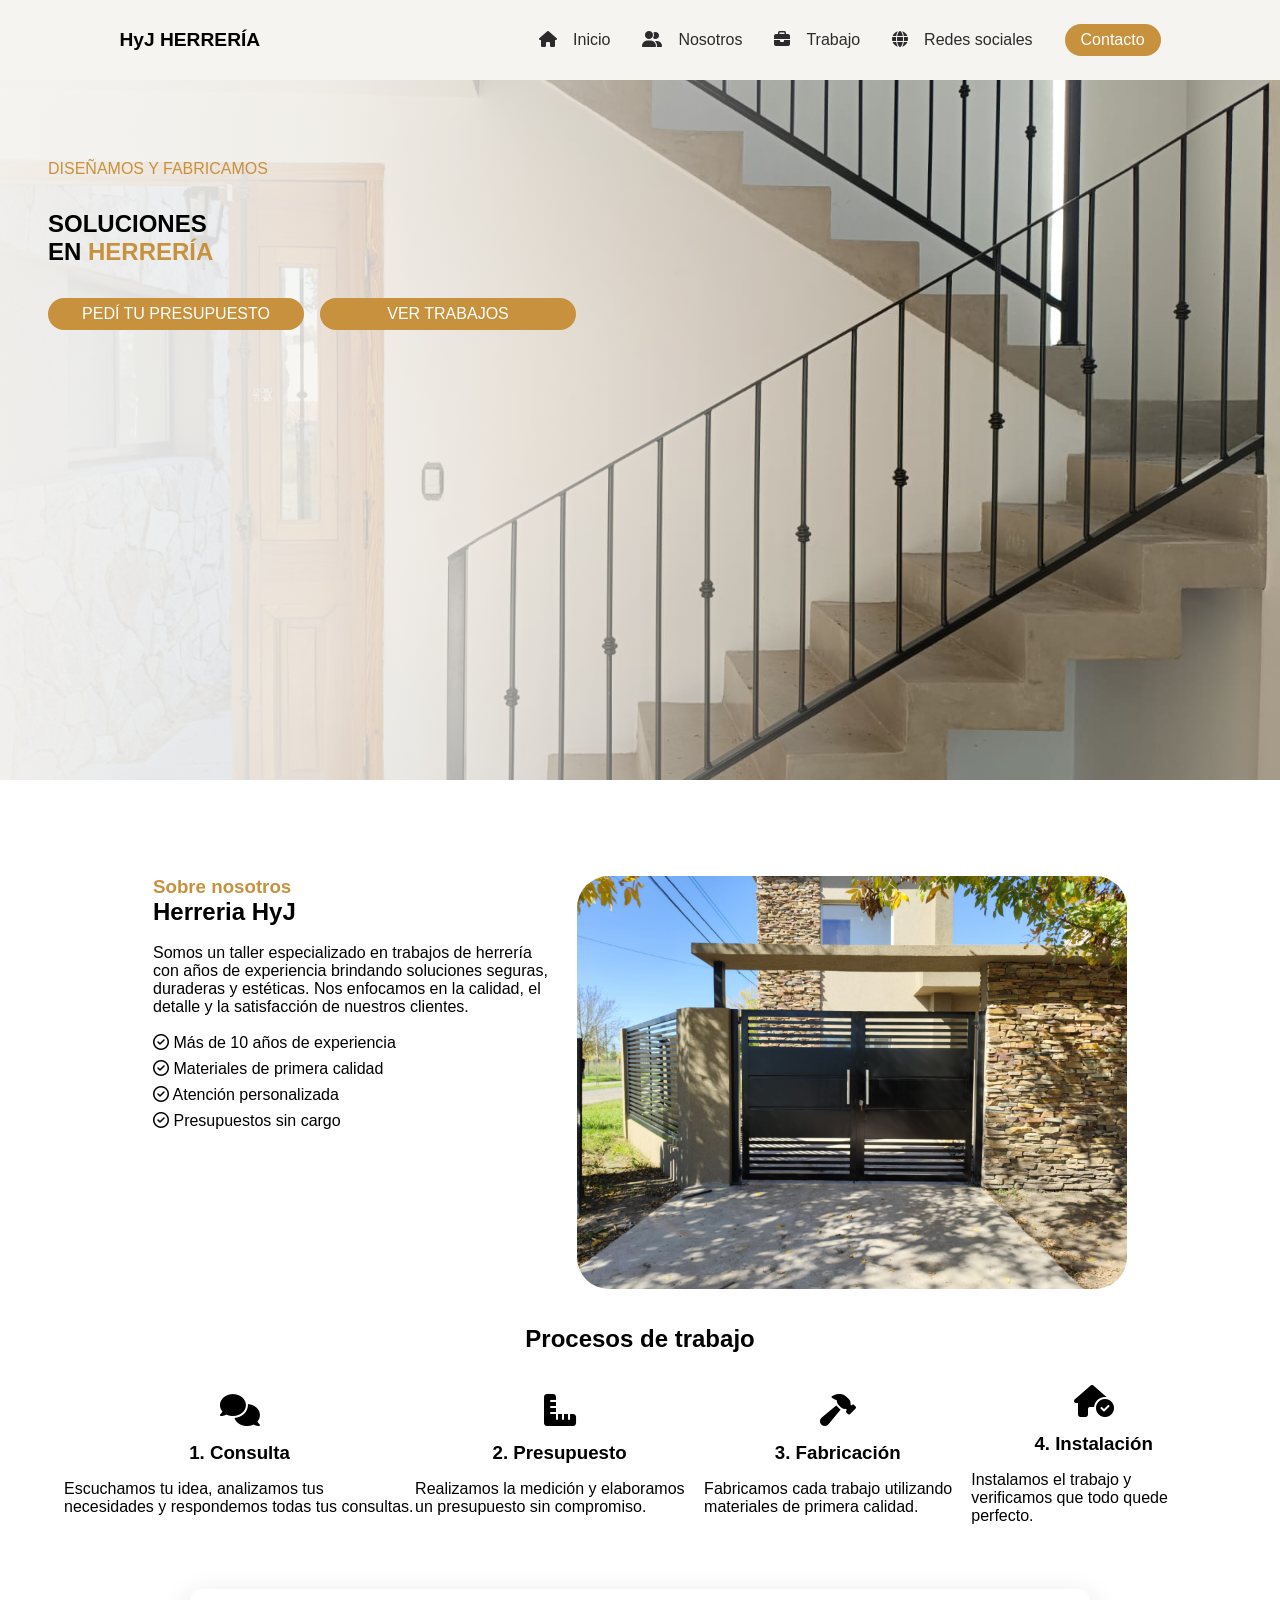
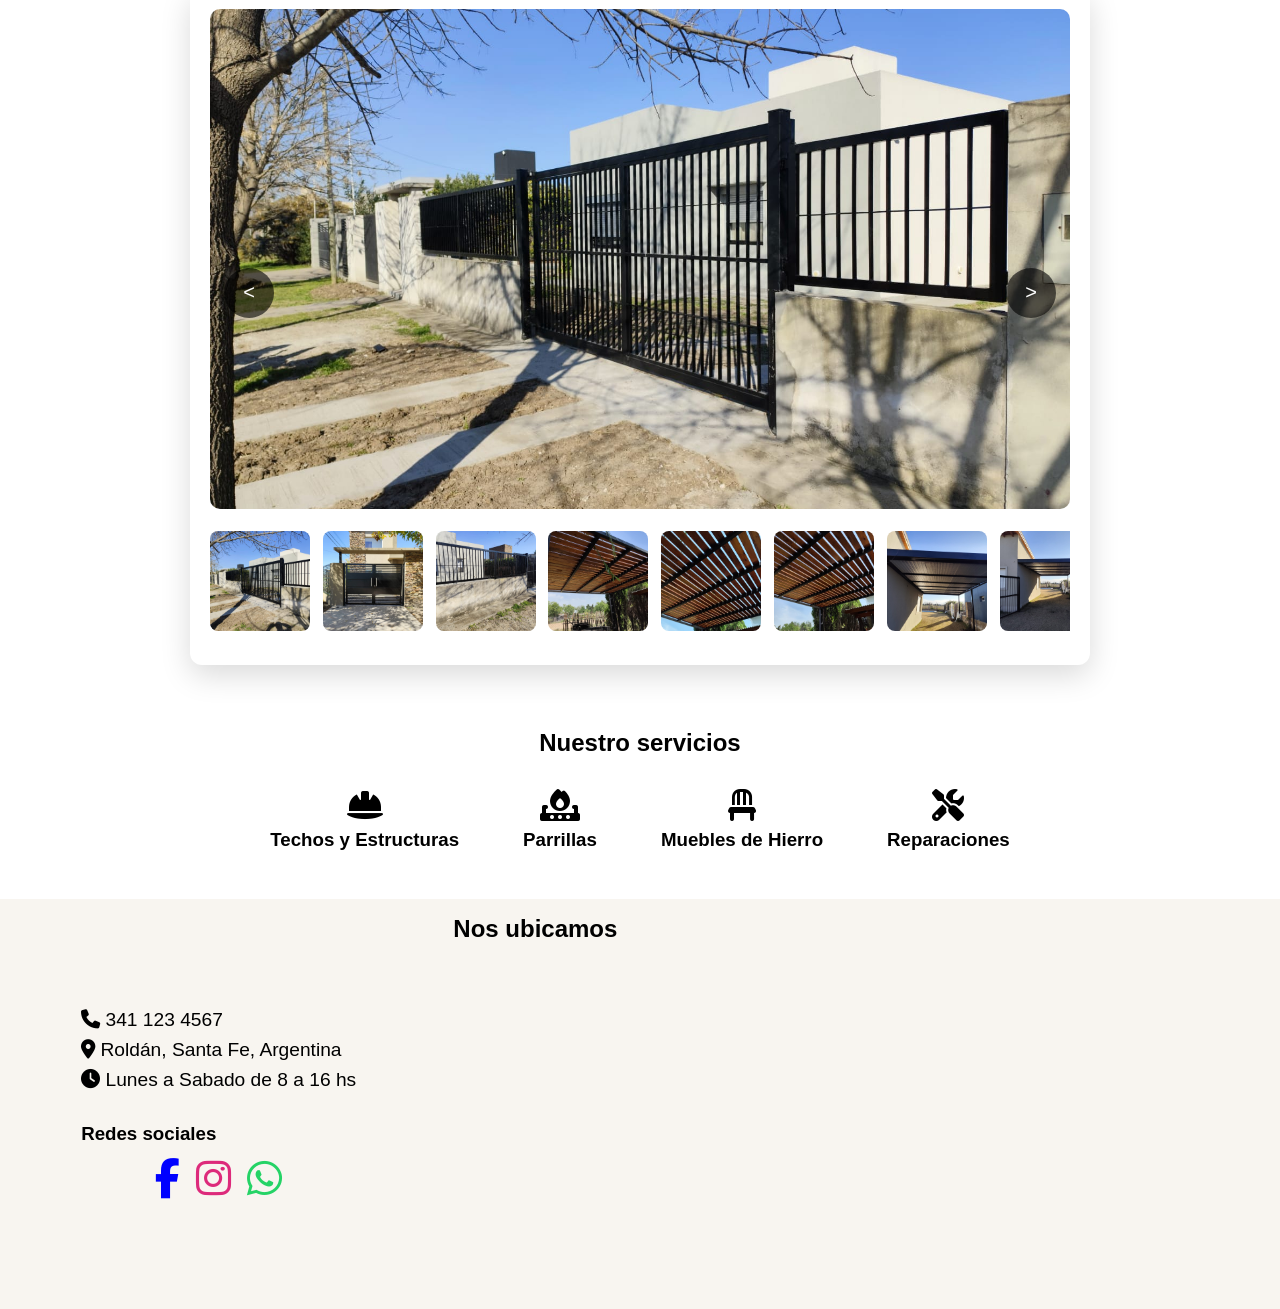
==== commit 54b686c0: "actualizacion de galeria" ====
--- a/index.html
+++ b/index.html
@@ -6,6 +6,7 @@
     <link rel="stylesheet" href="/style/style.css">
     <link rel="stylesheet" href="https://cdnjs.cloudflare.com/ajax/libs/font-awesome/6.7.2/css/all.min.css">
     <title>Herreria hyj</title>
+
 </head>
 <body>
     <header >
@@ -176,8 +177,20 @@
 
 
 
-<section class="galeria reveal" id="gal">
-    <div class="title-trabajos">
+<section class="galeria-contenedor reveal" id="gal">
+  <div class="galeria">
+        
+        <img id="img1" src="/img/img1.jpeg" alt="">
+        <div id="cont" class="miniaturas">
+               
+
+        </div> 
+    </div>
+    <button id="s" class="btns">></button>
+    <button id="a" class="btna"><</button>
+
+    
+    <!-- <div class="title-trabajos">
         <h2>Nuestro <span>trabajos</span></h2>
         <div class="borde"></div>
     </div>
@@ -190,7 +203,7 @@
              alt="Trabajo realizado">
 
         <button class="next" onclick="cambiarSlide(1)">❯</button>
-    </div>
+    </div> -->
 
     <!-- <div class="miniaturas">
         <img src="img/img1.jpeg"
@@ -208,14 +221,14 @@
 </section>
 <section class="seccion-servicio reveal">
     
-
-
-  <div class="procesos">  
-    <div class="title-servicio">
+   <div class="title-servicio">
         <h2>Nuestro <span>servicios</span></h2>
         <div class="borde"></div>
     </div>
 
+
+  <div class="procesos">  
+ 
     <div class="servicio">
       <i class="fa-solid fa-helmet-safety"></i>
       <h3>Techos y Estructuras</h3>
@@ -293,7 +306,8 @@
   </footer> 
   <script src="/js/animacion.js"></script>
     <script src="/js/menu.js"></script>
-    <script src="/js/galeria.js"></script>
+    <!-- <script src="/js/galeria.js"></script> -->
+    <script src="/js/prueba.js"></script>
 </body>
 </html>
 
--- a/style/style.css
+++ b/style/style.css
@@ -319,69 +319,90 @@
 .paso i{
   font-size: 2rem;
 }
-
-.galeria{
-    width:60%;
-    height: 400px;
-    margin:80px auto;
-}
-
-.galeria h2{
-    text-align:center;
-    margin-bottom:20px;
-}
-
-.slider-container{
-    position:relative;
+    .galeria-contenedor{
+        display: flex;
+        justify-content: center;
+        margin-top: 4rem;
+    }
+    .galeria{
+    width: 900px;
+    display: grid;
+    grid-template-rows: 500px 120px;
+    gap: 1rem;
+    background: #fff;
+    padding: 20px;
+    border-radius: 12px;
+    box-shadow: 0 10px 30px rgba(0,0,0,.15);
+    position: relative;
     
 }
 
-.slider-container img{
-    width:100%;
-    height:350px;
-    object-fit:cover;
-    border-radius:10px;
-}
-
-.prev,
-.next{
-    position:absolute;
-    top:50%;
-    transform:translateY(-50%);
-    border:none;
-    background:rgba(0,0,0,.5);
-    color:white;
-    padding:15px;
-    cursor:pointer;
-    font-size:24px;
-}
-
-.prev{
-    left:10px;
-}
-
-.next{
-    right:10px;
+.galeria > img{
+    width: 100%;
+    height: 100%;
+    object-fit: cover;
+    border-radius: 10px;
 }
 
 .miniaturas{
-    display:flex;
-    gap:10px;
-    margin-top:15px;
+    display: flex;
+    gap: .8rem;
+    overflow-x: auto;
+    align-items: center;
+    padding-bottom: .5rem;
+}
+
+.miniaturas::-webkit-scrollbar{
+    height: 8px;
+}
+
+.miniaturas::-webkit-scrollbar-thumb{
+    background: #999;
+    border-radius: 10px;
 }
 
 .miniaturas img{
-    width:80px;
-    height:80px;
-    object-fit:cover;
-    cursor:pointer;
-    opacity:.6;
-    border-radius:5px;
-}
-
-.miniaturas img:hover,
-.miniaturas img.active{
-    opacity:1;
+    width: 100px;
+    height: 100px;
+    object-fit: cover;
+    border-radius: 8px;
+    cursor: pointer;
+    transition: .3s;
+    flex-shrink: 0;
+}
+
+.miniaturas img:hover{
+    transform: scale(1.05);
+    opacity: .8;
+}
+
+.btns,
+.btna{
+    position: absolute;
+    top: 45%;
+    transform: translateY(-50%);
+    width: 50px;
+    height: 50px;
+    border: none;
+    border-radius: 50%;
+    background: rgba(0,0,0,.6);
+    color: white;
+    font-size: 20px;
+    cursor: pointer;
+    transition: .3s;
+}
+
+.btns:hover,
+.btna:hover{
+    background: rgba(0,0,0,.85);
+}
+
+.btns{
+    right: 14rem;
+}
+
+.btna{
+    left: 14rem;
 }
 
 
@@ -395,10 +416,14 @@
   align-items: center;
   margin-bottom: 3rem;
   gap: 2rem;
+
+  margin-top: 4rem;
+ 
   
 }
 .procesos{
   display: flex;
+  
   gap: 4rem;
 
 }
@@ -864,21 +889,45 @@
 
 /* galeriaa*/
 
-.galeria{
-  display: flex;
-  flex-direction: column;
-  gap: 2rem;
-  width:90%;
-  height: auto                                               ;
-  padding: 1rem ;
-  box-shadow: 0 8px 10px rgba(0,0,0,0.2);
-  margin: 1rem;
-    
-}
-
-.miniaturas{
-  justify-content: center;
-}
+ .galeria-contenedor{
+        padding: 0 1rem;
+        margin-top: 2rem;
+    }
+
+    .galeria{
+        width: 100%;
+        max-width: 650px;
+        grid-template-rows: 380px 90px;
+        padding: 15px;
+        gap: .8rem;
+    }
+
+    .miniaturas{
+        gap: .5rem;
+    }
+
+    .miniaturas img{
+        width: 75px;
+        height: 75px;
+    }
+
+    .btns,
+    .btna{
+        width: 42px;
+        height: 42px;
+        font-size: 18px;
+        top: 42%;
+    }
+
+    .btns{
+      right: 0.5rem;
+    }
+    .btna{
+     left:0.5rem;
+    }
+
+
+
 
 /*footer*/
 
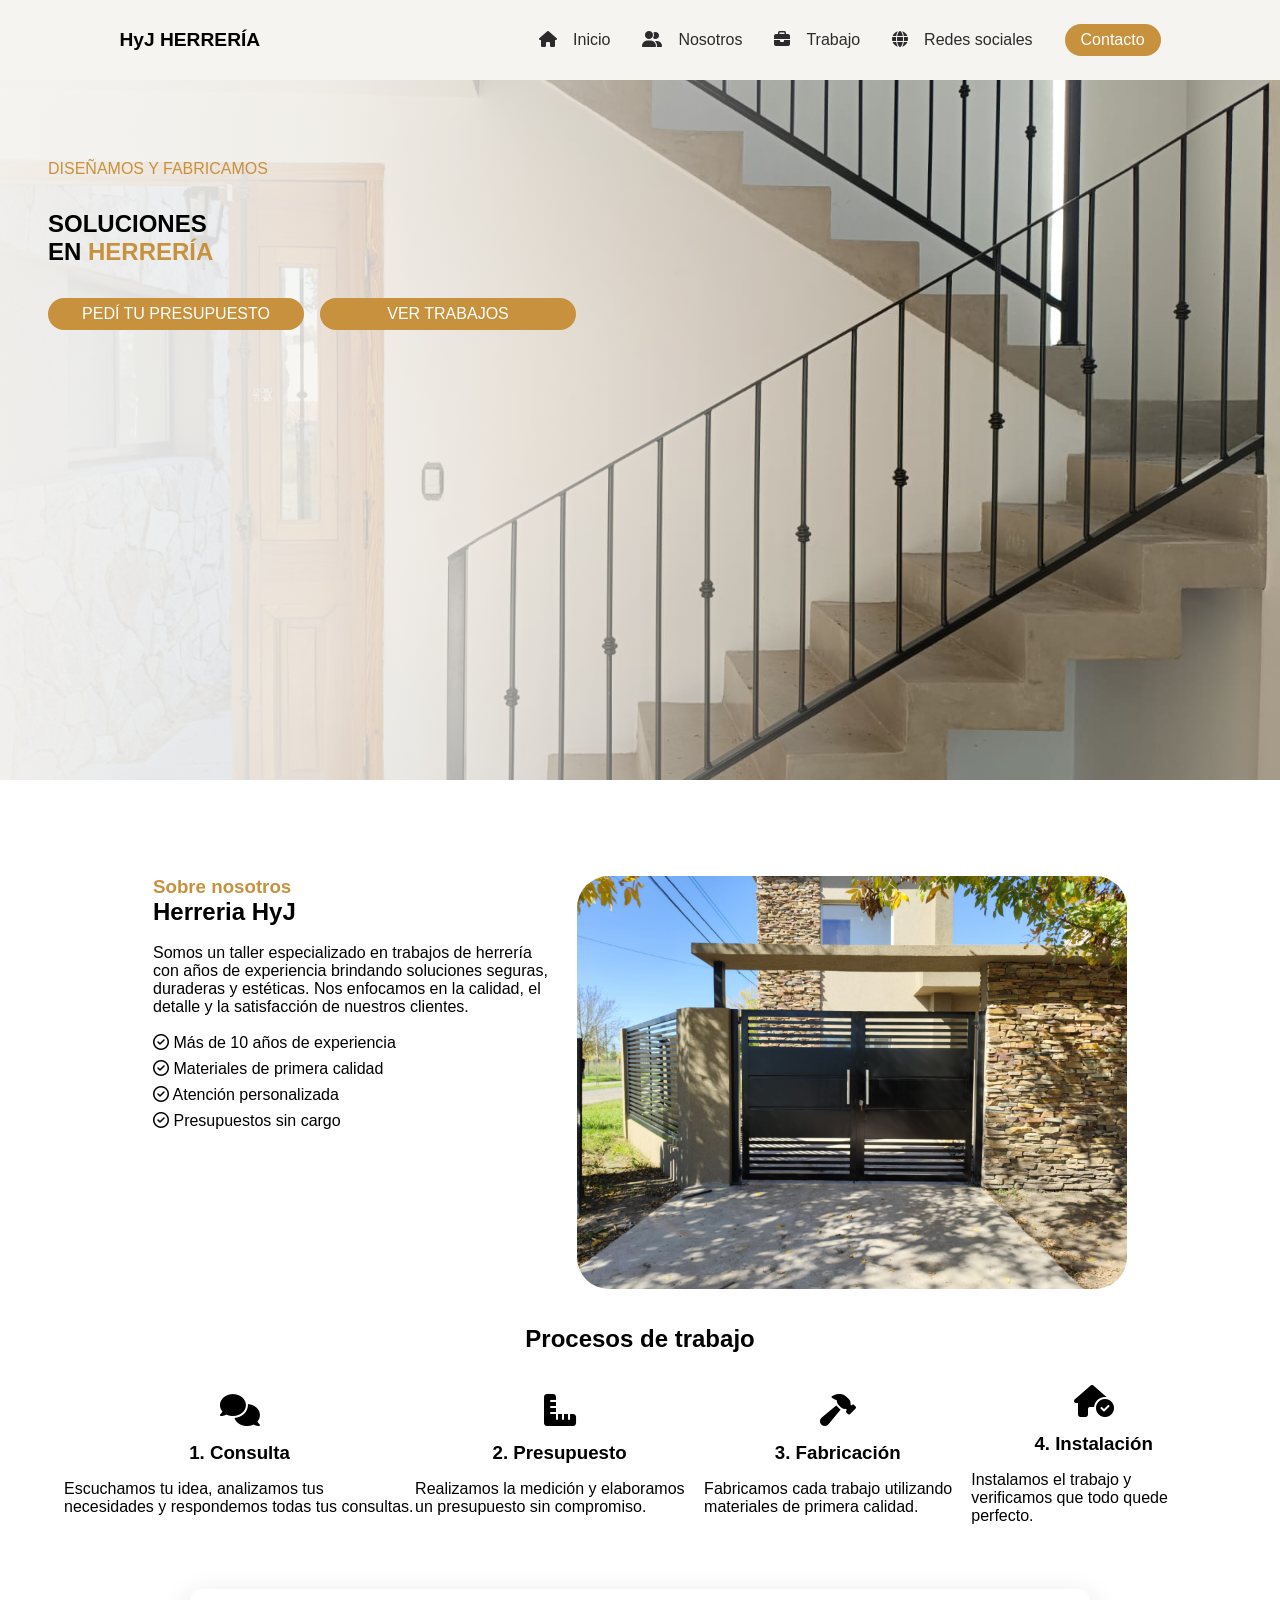
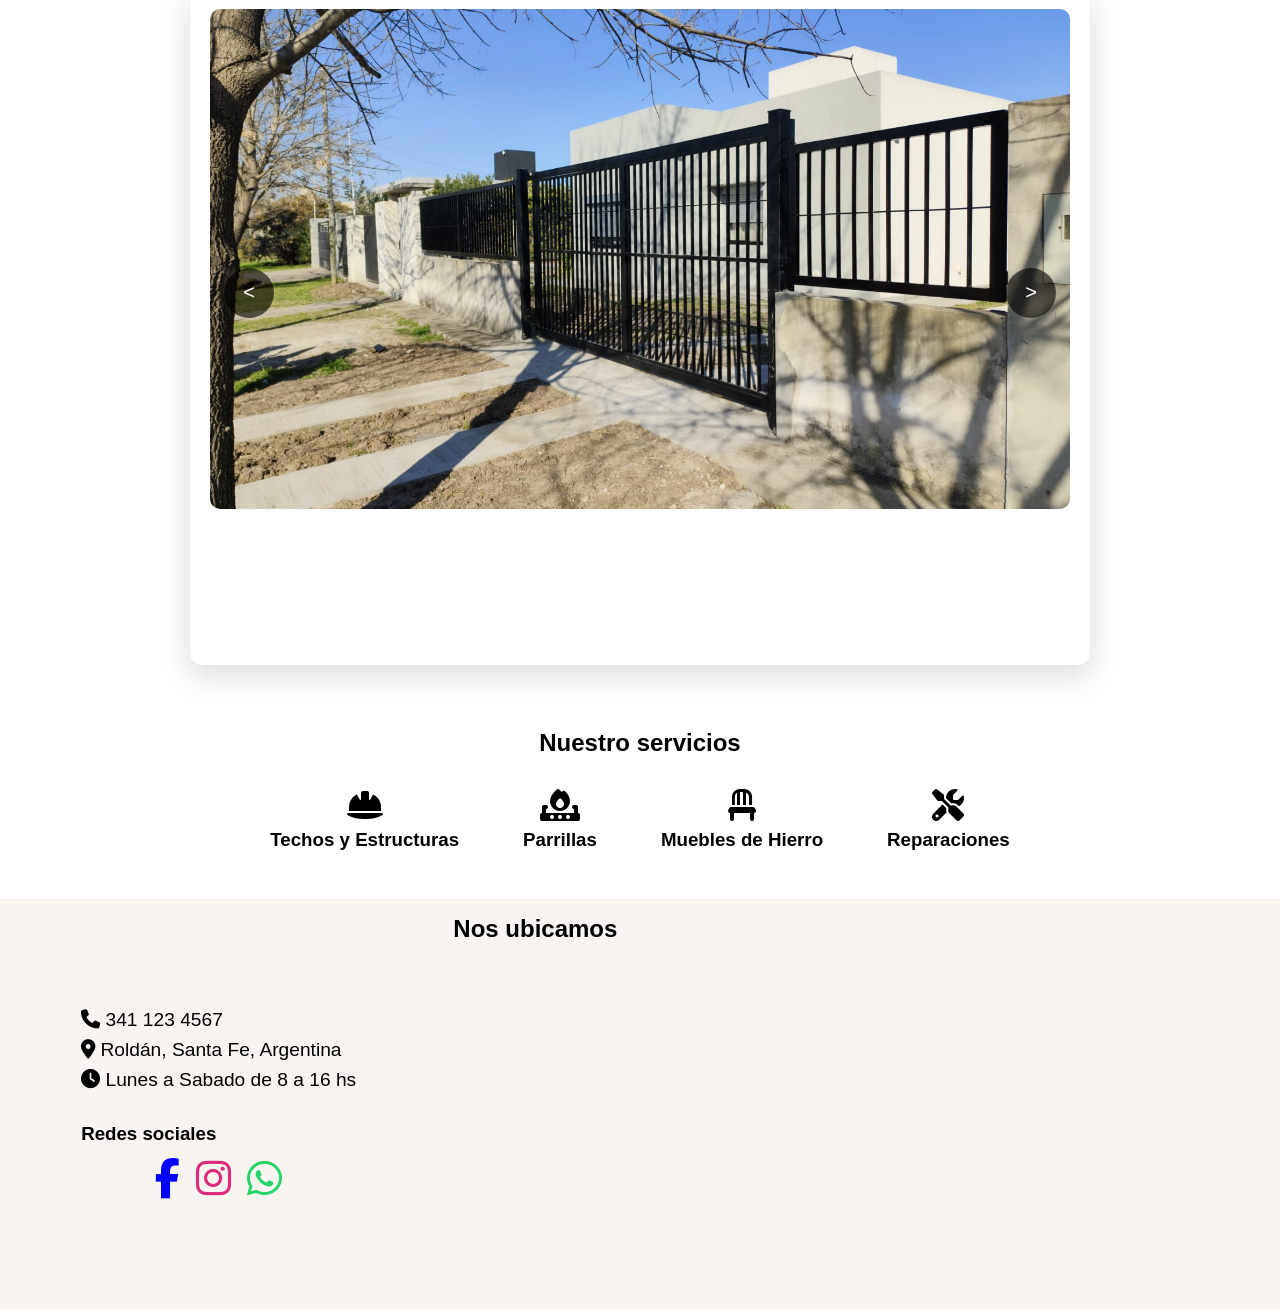
==== commit ec852b6f: "arreglo de direccion de carpeta js" ====
--- a/index.html
+++ b/index.html
@@ -3,7 +3,7 @@
 <head>
     <meta charset="UTF-8">
     <meta name="viewport" content="width=device-width, initial-scale=1.0">
-    <link rel="stylesheet" href="/style/style.css">
+    <link rel="stylesheet" href="./style/style.css">
     <link rel="stylesheet" href="https://cdnjs.cloudflare.com/ajax/libs/font-awesome/6.7.2/css/all.min.css">
     <title>Herreria hyj</title>
 
@@ -180,7 +180,7 @@
 <section class="galeria-contenedor reveal" id="gal">
   <div class="galeria">
         
-        <img id="img1" src="/img/img1.jpeg" alt="">
+        <img id="img1" src="./img/img1.jpeg" alt="">
         <div id="cont" class="miniaturas">
                
 
@@ -189,35 +189,6 @@
     <button id="s" class="btns">></button>
     <button id="a" class="btna"><</button>
 
-    
-    <!-- <div class="title-trabajos">
-        <h2>Nuestro <span>trabajos</span></h2>
-        <div class="borde"></div>
-    </div>
-
-    <div class="slider-container">
-        <button class="prev" onclick="cambiarSlide(-1)">❮</button>
-
-        <img id="imagenPrincipal"
-             src="img/img1.jpeg"
-             alt="Trabajo realizado">
-
-        <button class="next" onclick="cambiarSlide(1)">❯</button>
-    </div> -->
-
-    <!-- <div class="miniaturas">
-        <img src="img/img1.jpeg"
-             onclick="mostrarImagen(0)"
-             class="active">
-
-        <img src="img/img2.jpeg"
-             onclick="mostrarImagen(1)">
-
-        <img src="img/img3.jpeg"
-             onclick="mostrarImagen(2)">
-
-       
-    </div> -->
 </section>
 <section class="seccion-servicio reveal">
     
@@ -254,10 +225,7 @@
          
   </main>
    <footer class="reveal" >
-      <!-- <div class="title-trabajos">
-        <h2>Nos <span>ubicamos</span></h2>
-        <div class="borde"></div>
-    </div> -->
+  
     <div class="ubicacion">
         <h2>Nos <span>ubicamos</span></h2>
         <iframe  loading="lazy"
@@ -299,15 +267,11 @@
         </div>
 
        
-   
-   <!-- <a href="#inicio" class="btn-top">
-    <i class="fa-solid fa-arrow-up"></i>
-</a> -->
   </footer> 
-  <script src="/js/animacion.js"></script>
-    <script src="/js/menu.js"></script>
-    <!-- <script src="/js/galeria.js"></script> -->
-    <script src="/js/prueba.js"></script>
+  <script src="./js/animacion.js"></script>
+    <script src="./js/menu.js"></script>
+    <script src="./js/galeria.js"></script>
+    <script src="./js/prueba.js"></script>
 </body>
 </html>
 
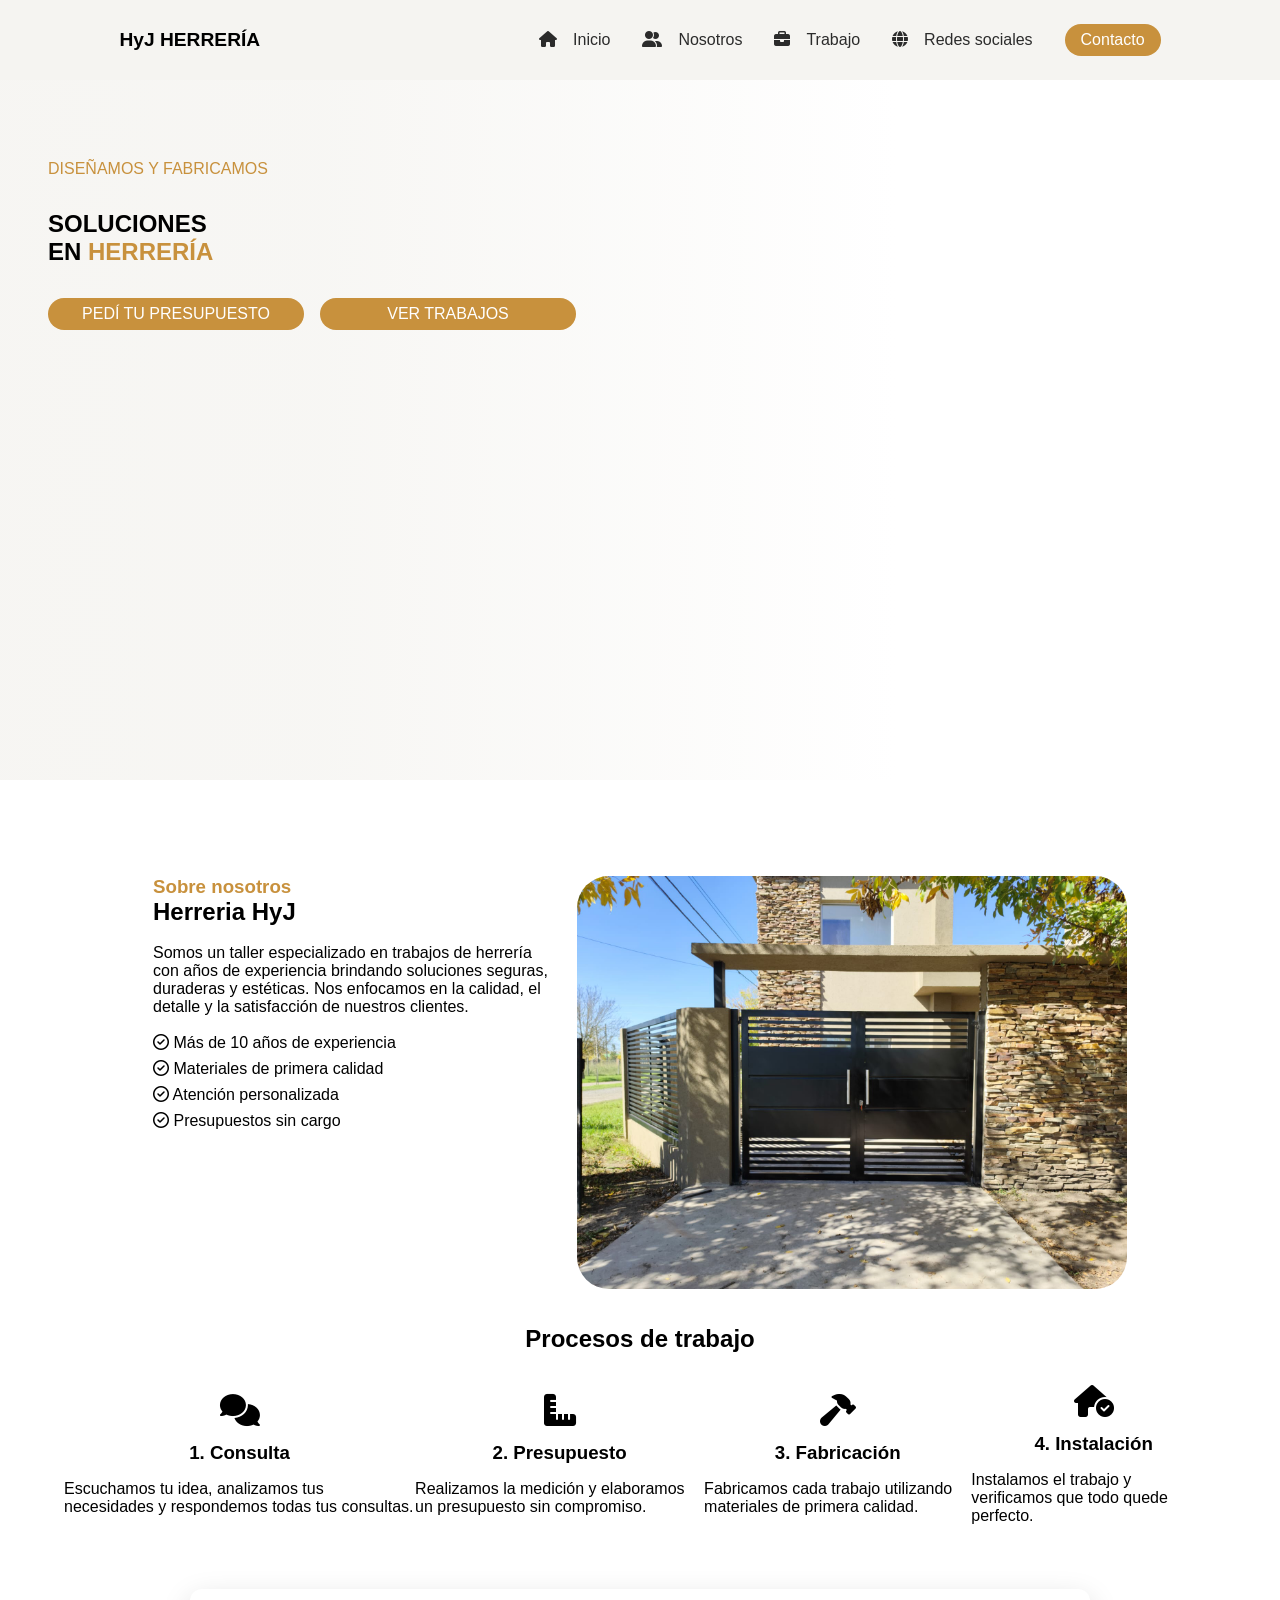
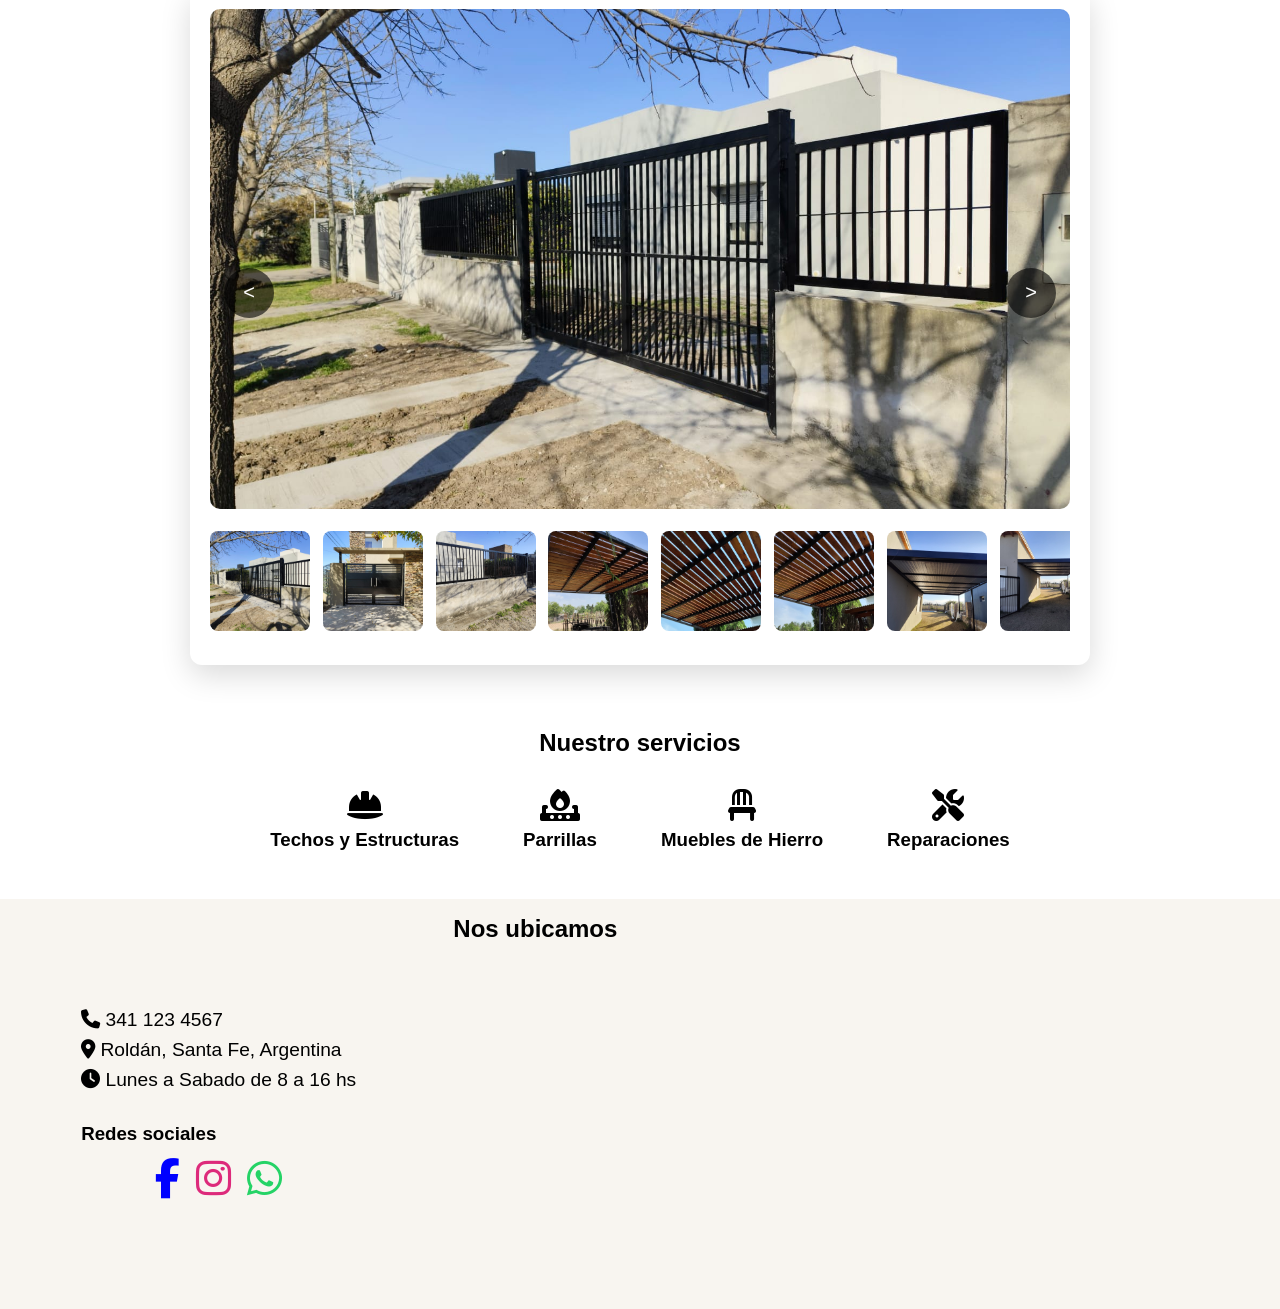
==== commit 029910e6: "arreglos de direccion de imagen del hero" ====
--- a/index.html
+++ b/index.html
@@ -119,7 +119,7 @@
    
 
         <div class="imgcont">
-          <img class="imgcon" src="/img/img2.jpeg" alt="">
+          <img class="imgcon" src="./img/img2.jpeg" alt="">
         </div>     
     </div>
 </section> 
@@ -270,7 +270,7 @@
   </footer> 
   <script src="./js/animacion.js"></script>
     <script src="./js/menu.js"></script>
-    <script src="./js/galeria.js"></script>
+    <!-- <script src="./js/galeria.js"></script> -->
     <script src="./js/prueba.js"></script>
 </body>
 </html>
--- a/style/style.css
+++ b/style/style.css
@@ -158,7 +158,7 @@
       rgba(246,245,242,0.50) 45%,
       rgba(246,245,242,0) 70%
     ),
-    url("/img/img14.jpeg");
+    url("./img/img14.jpeg");
 
   background-size: cover;
   background-position: center;
